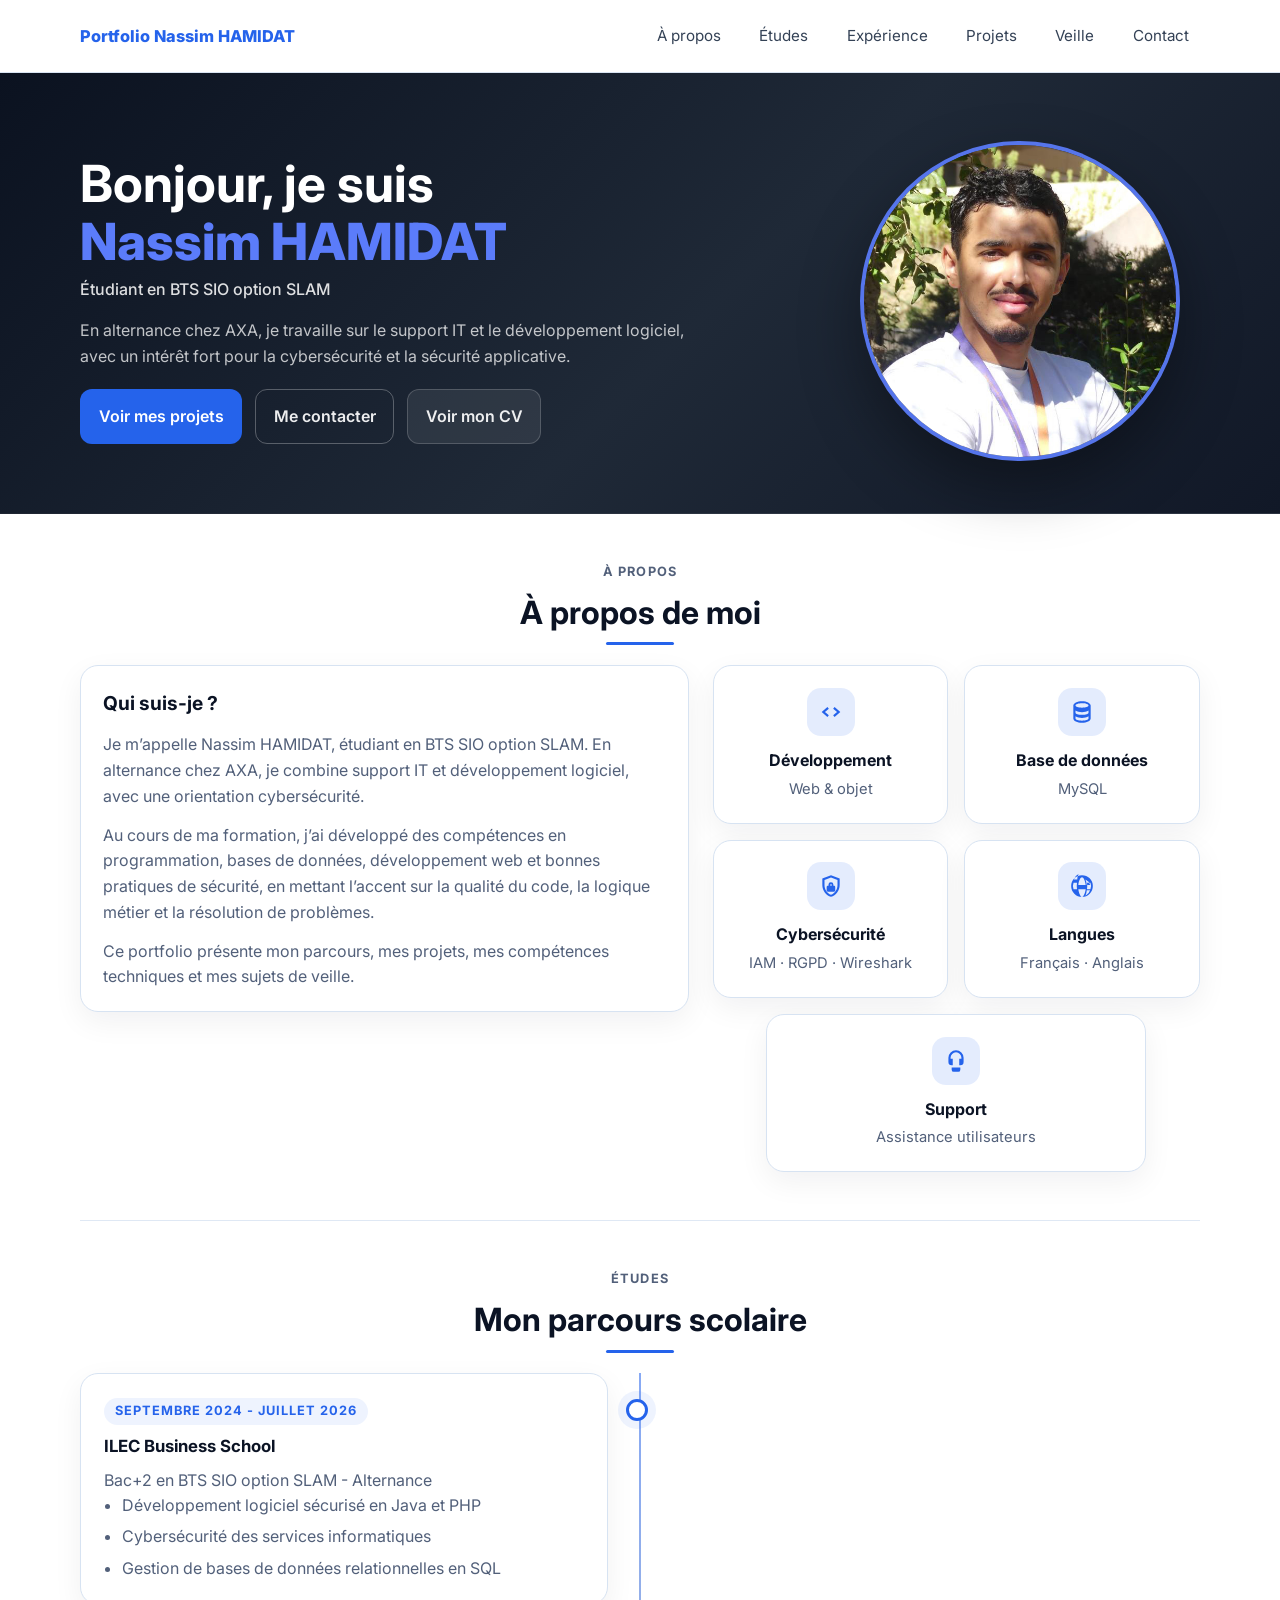
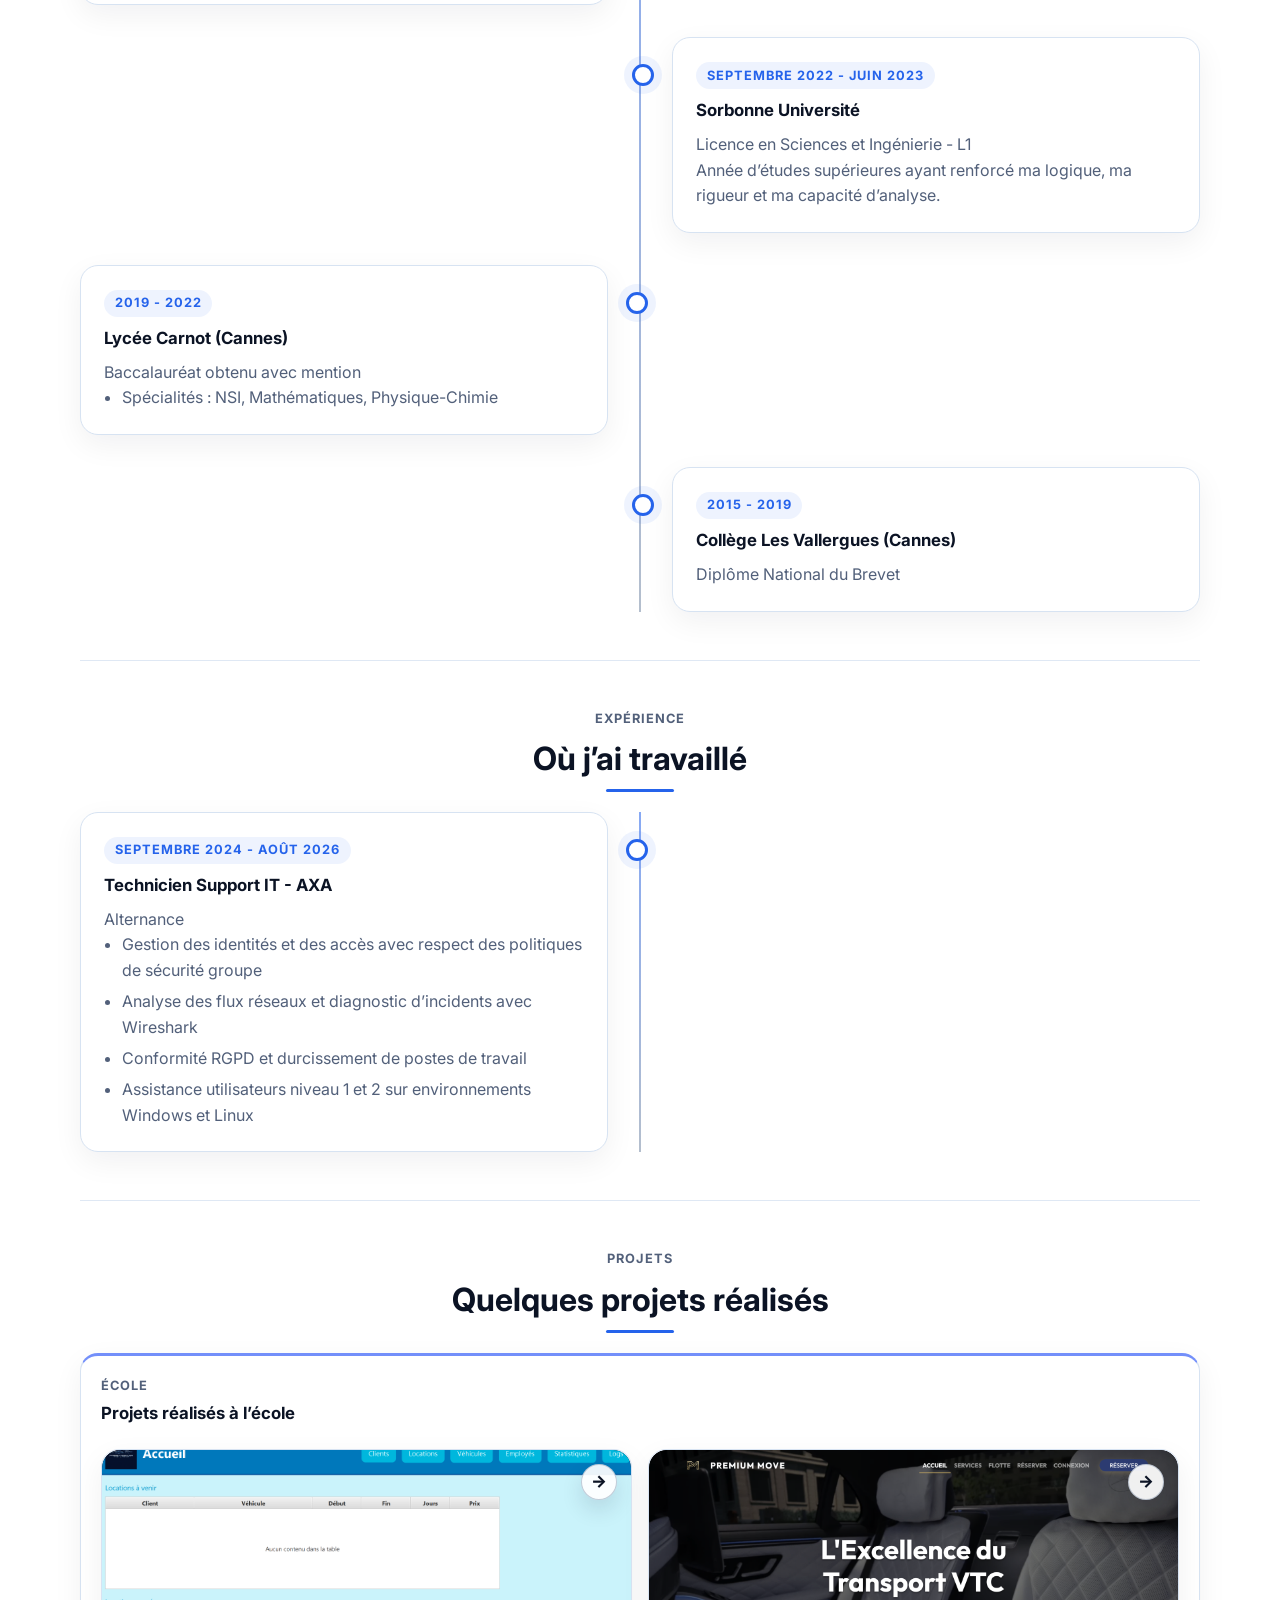
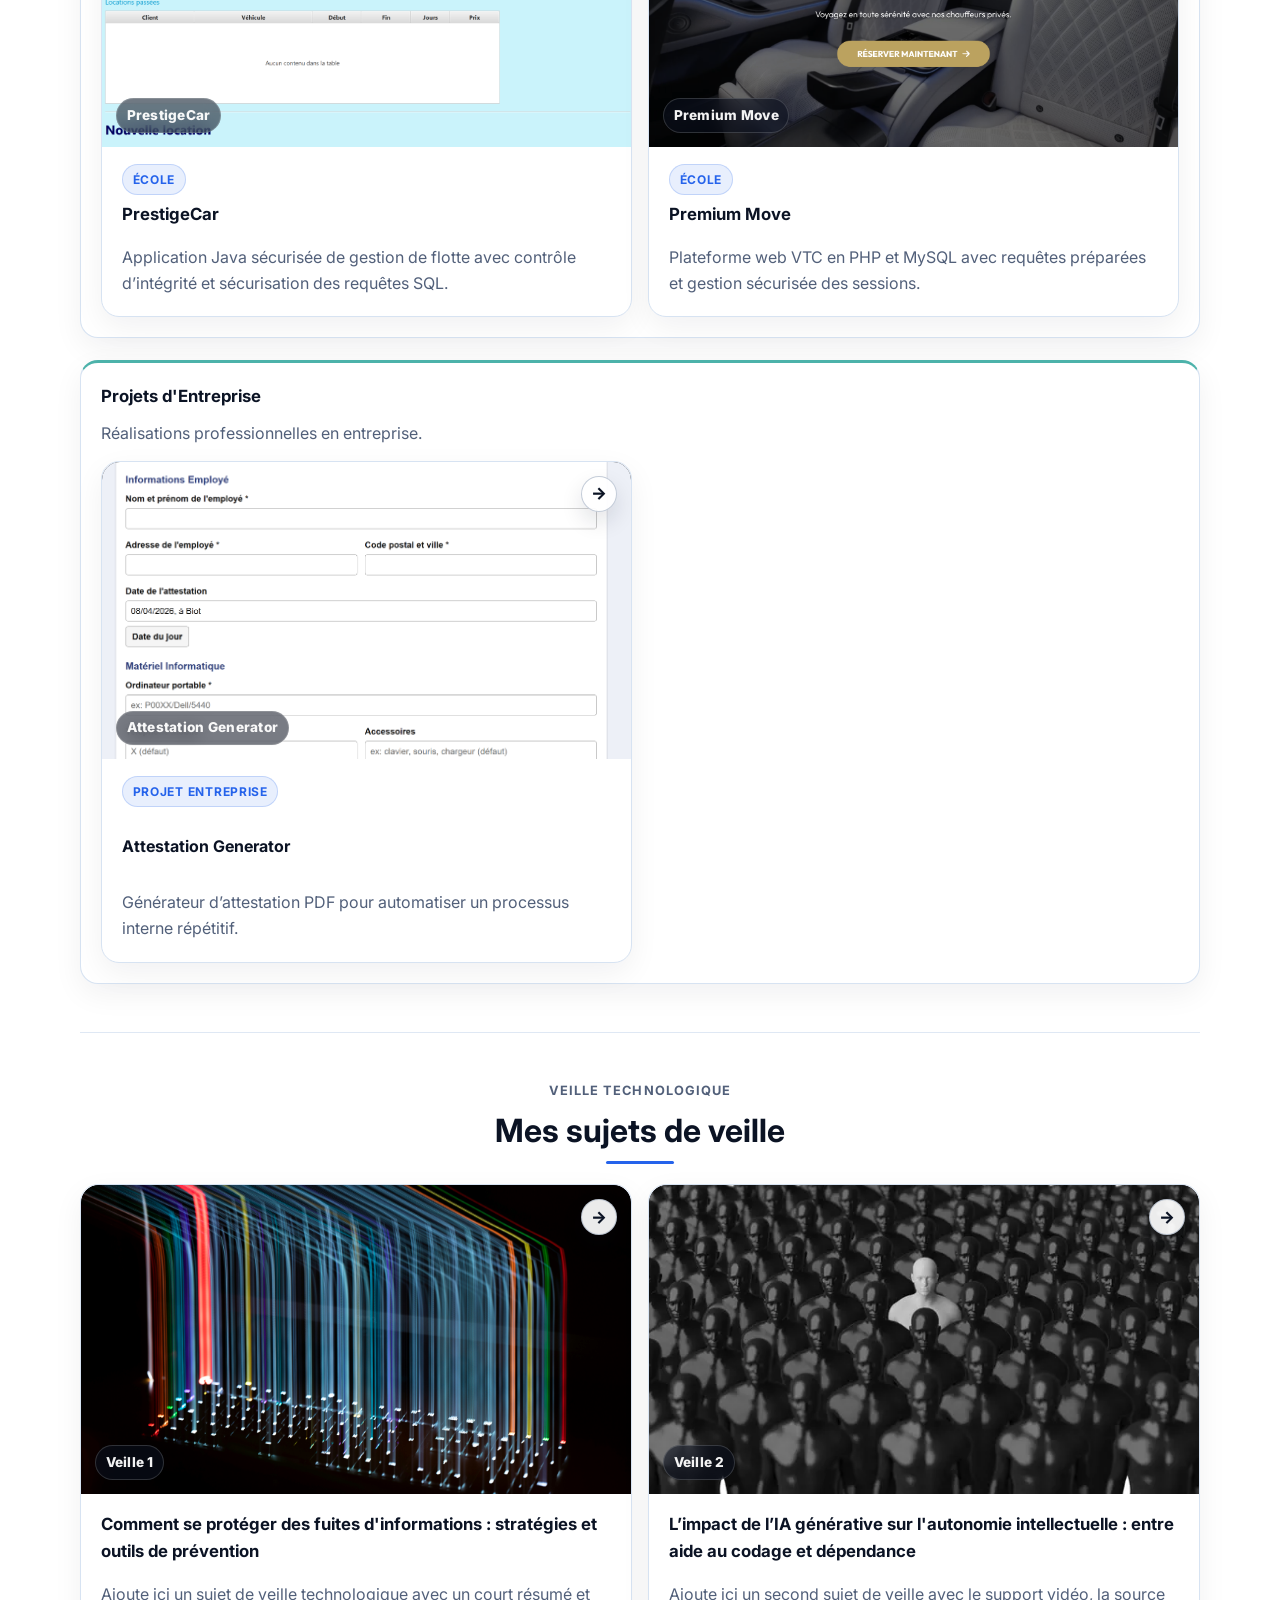
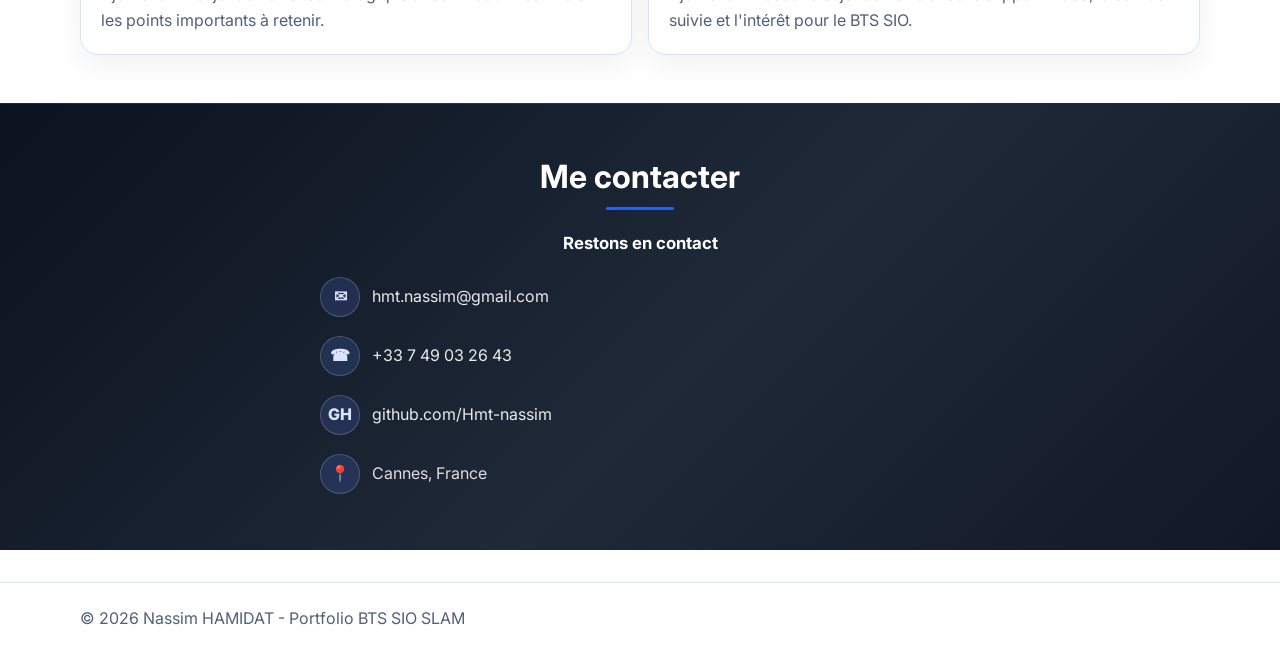
==== index.html @ 4e9cb084 "Mise en ligne du portfolio" ====
<!DOCTYPE html>
<html lang="fr">
<head>
  <meta charset="UTF-8">
  <meta name="viewport" content="width=device-width, initial-scale=1.0">
  <title>Portfolio - Nassim HAMIDAT | BTS SIO SLAM</title>
  <meta name="description" content="Portfolio de Nassim HAMIDAT pour l'épreuve BTS SIO SLAM : parcours, études, expérience, projets, veille et contact.">
  <link rel="icon" href="assets/images/profile/profile.jpeg" type="image/jpeg">
  <link rel="apple-touch-icon" href="assets/images/profile/profile.jpeg">
  <link rel="preconnect" href="https://fonts.googleapis.com">
  <link rel="preconnect" href="https://fonts.gstatic.com" crossorigin>
  <link href="https://fonts.googleapis.com/css2?family=Inter:wght@400;500;600;700;800&display=swap" rel="stylesheet">
  <link rel="stylesheet" href="styles.css">
</head>
<body>
  <header class="header">
    <div class="container nav">
      <a class="brand" href="#accueil">Portfolio Nassim HAMIDAT</a>
      <nav id="main-nav">
        <a href="#a-propos">À propos</a>
        <a href="#etudes">Études</a>
        <a href="#experience">Expérience</a>
        <a href="#projets">Projets</a>
        <a href="#veille">Veille</a>
        <a href="#contact">Contact</a>
      </nav>
    </div>
  </header>

  <main id="accueil">
    <section class="hero-wrap">
      <div class="container hero">
        <div class="hero-content">
          <h1>
            Bonjour, je suis
            <span class="hero-name">Nassim HAMIDAT</span>
          </h1>
          <p class="hero-role">Étudiant en BTS SIO option SLAM</p>
          <p class="hero-text">
            En alternance chez AXA, je travaille sur le support IT et le développement logiciel, avec un intérêt fort pour la cybersécurité et la sécurité applicative.
          </p>
          <div class="hero-actions">
            <a class="btn primary" href="#projets">Voir mes projets</a>
            <a class="btn outline" href="#contact">Me contacter</a>
            <a class="btn secondary" href="cv-nassim-hamidat.pdf" target="_blank" rel="noreferrer">Voir mon CV</a>
          </div>
        </div>
        <aside class="hero-photo">
          <div class="avatar-ring">
            <img class="avatar-img" src="assets/images/profile/profile.jpeg" alt="Photo de profil">
          </div>
        </aside>
      </div>
    </section>

    <section id="a-propos" class="section container">
      <div class="section-heading">
        <p class="section-kicker">À propos</p>
        <h2>À propos de moi</h2>
      </div>
      <div class="about-layout">
        <article class="card about-card">
          <h3>Qui suis-je ?</h3>
          <p>
            Je m’appelle Nassim HAMIDAT, étudiant en BTS SIO option SLAM. En alternance chez AXA,
            je combine support IT et développement logiciel, avec une orientation cybersécurité.
          </p>
          <p class="about-paragraph">
            Au cours de ma formation, j’ai développé des compétences en programmation, bases de données,
            développement web et bonnes pratiques de sécurité, en mettant l’accent sur la qualité du code,
            la logique métier et la résolution de problèmes.
          </p>
          <p class="about-paragraph">
            Ce portfolio présente mon parcours, mes projets, mes compétences techniques et mes sujets de veille.
          </p>
        </article>

        <div class="skill-grid">
          <article class="card skill-card">
            <span class="skill-icon" aria-hidden="true">
              <svg viewBox="0 0 24 24" focusable="false">
                <path d="M8.7 16.6 3.4 12l5.3-4.6 1.3 1.5L6.4 12l3.6 3.1-1.3 1.5Zm6.6 0-1.3-1.5L17.6 12 14 8.9l1.3-1.5 5.3 4.6-5.3 4.6Z" fill="currentColor"/>
              </svg>
            </span>
            <h4>Développement</h4>
            <p>Web &amp; objet</p>
          </article>

          <article class="card skill-card">
            <span class="skill-icon" aria-hidden="true">
              <svg viewBox="0 0 24 24" focusable="false">
                <path d="M12 2c-4.4 0-8 1.8-8 4v12c0 2.2 3.6 4 8 4s8-1.8 8-4V6c0-2.2-3.6-4-8-4Zm0 2c3.5 0 6 .9 6 2s-2.5 2-6 2-6-.9-6-2 2.5-2 6-2Zm0 16c-3.5 0-6-.9-6-2v-2c1.5 1 3.9 1.6 6 1.6s4.5-.6 6-1.6v2c0 1.1-2.5 2-6 2Zm0-5.4c-3.5 0-6-.9-6-2v-2c1.5 1 3.9 1.6 6 1.6s4.5-.6 6-1.6v2c0 1.1-2.5 2-6 2Z" fill="currentColor"/>
              </svg>
            </span>
            <h4>Base de données</h4>
            <p>MySQL</p>
          </article>

          <article class="card skill-card">
            <span class="skill-icon" aria-hidden="true">
              <svg viewBox="0 0 24 24" focusable="false">
                <path d="M12 2 20 5v6c0 5.2-3.4 9.7-8 11-4.6-1.3-8-5.8-8-11V5l8-3Zm0 2.2L6 6.4V11c0 4.1 2.5 7.8 6 9 3.5-1.2 6-4.9 6-9V6.4l-6-2.2Zm0 4.3a2.2 2.2 0 0 1 2.2 2.2v1.1h.6c.6 0 1.1.5 1.1 1.1v3.2c0 .6-.5 1.1-1.1 1.1H9.1c-.6 0-1.1-.5-1.1-1.1v-3.2c0-.6.5-1.1 1.1-1.1h.6v-1.1A2.2 2.2 0 0 1 12 8.5Zm0 1.7c-.3 0-.6.3-.6.6v1h1.2v-1c0-.3-.3-.6-.6-.6Z" fill="currentColor"/>
              </svg>
            </span>
            <h4>Cybersécurité</h4>
            <p>IAM · RGPD · Wireshark</p>
          </article>

          <article class="card skill-card">
            <span class="skill-icon" aria-hidden="true">
              <svg viewBox="0 0 24 24" focusable="false">
                <path d="M12 2a10 10 0 1 0 .001 20.001A10 10 0 0 0 12 2Zm7.5 9h-3.1a15.3 15.3 0 0 0-1.2-5 8.03 8.03 0 0 1 4.3 5Zm-7.5-7c1.3 0 2.7 2.5 3.4 7H8.6c.7-4.5 2.1-7 3.4-7ZM4.2 15a7.9 7.9 0 0 1 0-6h3.2a18 18 0 0 0 0 6H4.2Zm.3-9a8.03 8.03 0 0 1 4.3-5 15.3 15.3 0 0 0-1.2 5H4.5Zm7.5 16c-1.3 0-2.7-2.5-3.4-7h6.8c-.7 4.5-2.1 7-3.4 7Zm3.2-1a15.3 15.3 0 0 0 1.2-5h3.1a8.03 8.03 0 0 1-4.3 5Zm1.4-6a18 18 0 0 0 0-6h3.2a7.9 7.9 0 0 1 0 6h-3.2Z" fill="currentColor"/>
              </svg>
            </span>
            <h4>Langues</h4>
            <p>Français · Anglais</p>
          </article>

          <article class="card skill-card">
            <span class="skill-icon" aria-hidden="true">
              <svg viewBox="0 0 24 24" focusable="false">
                <path d="M12 2a7 7 0 0 0-7 7v4a3 3 0 0 0 3 3h1v-6H7V9a5 5 0 1 1 10 0v1h-2v6h1a3 3 0 0 0 3-3V9a7 7 0 0 0-7-7Zm-4 18a2 2 0 0 0 2 2h4a2 2 0 0 0 2-2v-2H8v2Z" fill="currentColor"/>
              </svg>
            </span>
            <h4>Support</h4>
            <p>Assistance utilisateurs</p>
          </article>
        </div>
      </div>
    </section>

    <section id="etudes" class="section container">
      <div class="section-heading">
        <p class="section-kicker">Études</p>
        <h2>Mon parcours scolaire</h2>
      </div>
      <div class="timeline">
        <article class="card timeline-item">
          <span class="timeline-date">Septembre 2024 - Juillet 2026</span>
          <h3>ILEC Business School</h3>
          <p>Bac+2 en BTS SIO option SLAM - Alternance</p>
          <ul>
            <li>Développement logiciel sécurisé en Java et PHP</li>
            <li>Cybersécurité des services informatiques</li>
            <li>Gestion de bases de données relationnelles en SQL</li>
          </ul>
        </article>
        <article class="card timeline-item">
          <span class="timeline-date">Septembre 2022 - Juin 2023</span>
          <h3>Sorbonne Université</h3>
          <p>Licence en Sciences et Ingénierie - L1</p>
          <p>Année d’études supérieures ayant renforcé ma logique, ma rigueur et ma capacité d’analyse.</p>
        </article>
        <article class="card timeline-item">
          <span class="timeline-date">2019 - 2022</span>
          <h3>Lycée Carnot (Cannes)</h3>
          <p>Baccalauréat obtenu avec mention</p>
          <ul>
            <li>Spécialités : NSI, Mathématiques, Physique-Chimie</li>
          </ul>
        </article>
        <article class="card timeline-item">
          <span class="timeline-date">2015 - 2019</span>
          <h3>Collège Les Vallergues (Cannes)</h3>
          <p>Diplôme National du Brevet</p>
        </article>
      </div>
    </section>

    <section id="experience" class="section container">
      <div class="section-heading">
        <p class="section-kicker">Expérience</p>
        <h2>Où j’ai travaillé</h2>
      </div>
      <div class="timeline">
        <article class="card timeline-item">
          <span class="timeline-date">Septembre 2024 - Août 2026</span>
          <h3>Technicien Support IT - AXA</h3>
          <p>Alternance</p>
          <ul>
            <li>Gestion des identités et des accès avec respect des politiques de sécurité groupe</li>
            <li>Analyse des flux réseaux et diagnostic d’incidents avec Wireshark</li>
            <li>Conformité RGPD et durcissement de postes de travail</li>
            <li>Assistance utilisateurs niveau 1 et 2 sur environnements Windows et Linux</li>
          </ul>
        </article>
      </div>
    </section>

    <section id="projets" class="section container">
      <div class="section-heading">
        <p class="section-kicker">Projets</p>
        <h2>Quelques projets réalisés</h2>
      </div>
      <div class="projects-split">
        <div class="projects-block projects-school">
          <div class="projects-block-heading">
            <p class="section-kicker">École</p>
            <h3>Projets réalisés à l’école</h3>
          </div>
          <div class="grid two">
            <a href="pages/project-prestige-car.html" class="card-link">
              <article class="card project-card veille-card">
                <div class="project-media prestige-media has-image">
                  <img class="project-img" src="assets/images/prestige-car/home.png" alt="PrestigeCar - aperçu">
                  <span class="media-label">PrestigeCar</span>
                </div>
                <div class="project-body">
                  <div class="project-top">
                    <p class="pill">École</p>
                    <h3>PrestigeCar</h3>
                  </div>
                  <p>Application Java sécurisée de gestion de flotte avec contrôle d’intégrité et sécurisation des requêtes SQL.</p>
                </div>
              </article>
            </a>
            <a href="pages/project-premium-move.html" class="card-link">
              <article class="card project-card veille-card">
                <div class="project-media premium-media has-image">
                  <img class="project-img" src="assets/images/premium-move/home.png" alt="Premium Move - aperçu">
                  <span class="media-label">Premium Move</span>
                </div>
                <div class="project-body">
                  <div class="project-top">
                    <p class="pill">École</p>
                    <h3>Premium Move</h3>
                  </div>
                  <p>Plateforme web VTC en PHP et MySQL avec requêtes préparées et gestion sécurisée des sessions.</p>
                </div>
              </article>
            </a>
          </div>
        </div>

        <div class="projects-block projects-work">
          <div class="projects-block-heading">
            <h3>Projets d'Entreprise</h3>
            <p>Réalisations professionnelles en entreprise.</p>
          </div>
          <div class="grid two">
            <a href="pages/project-attestation-generator.html" class="card-link">
              <article class="card project-card veille-card">
                <div class="project-media work-media has-image">
                  <img class="project-img" src="assets/images/attestation-generator/home.png" alt="Attestation Generator - aperçu">
                  <span class="media-label">Attestation Generator</span>
                </div>
                <div class="project-body">
                  <div class="project-top">
                    <span class="pill">Projet entreprise</span>
                    <h4>Attestation Generator</h4>
                  </div>
                  <p>Générateur d’attestation PDF pour automatiser un processus interne répétitif.</p>
                </div>
              </article>
            </a>
          </div>
        </div>
      </div>
    </section>

    <section id="veille" class="section container">
      <div class="section-heading">
        <p class="section-kicker">Veille technologique</p>
        <h2>Mes sujets de veille</h2>
      </div>
      <div class="grid two" style="margin-top: 1.25rem;">
        <a href="pages/veille-1.html" class="card-link" aria-label="Ouvrir la veille 1">
          <article class="card project-card veille-card">
            <div class="project-media watch-media-one has-image">
              <img class="project-img" src="assets/images/veille-1/home.jpg" alt="Veille 1 - aperçu">
              <span class="media-label">Veille 1</span>
            </div>
            <div class="project-body">
              <div class="project-top">
                <h3>Comment se protéger des fuites d'informations : stratégies et outils de prévention</h3>
              </div>
              <p>Ajoute ici un sujet de veille technologique avec un court résumé et les points importants à retenir.</p>
            </div>
          </article>
        </a>
        <a href="pages/veille-2.html" class="card-link" aria-label="Ouvrir la veille 2">
          <article class="card project-card veille-card">
            <div class="project-media watch-media-two has-image">
              <img class="project-img" src="assets/images/veille-2/home.jpg" alt="Veille 2 - aperçu">
              <span class="media-label">Veille 2</span>
            </div>
            <div class="project-body">
              <div class="project-top">
                <h3>L’impact de l’IA générative sur l'autonomie intellectuelle : entre aide au codage et dépendance</h3>
              </div>
              <p>Ajoute ici un second sujet de veille avec le support vidéo, la source suivie et l'intérêt pour le BTS SIO.</p>
            </div>
          </article>
        </a>
      </div>
    </section>

    <section id="contact" class="contact-wrap">
      <div class="container contact-simple">
        <div class="section-heading">
          <h2>Me contacter</h2>
        </div>
        <h3 class="contact-sub">Restons en contact</h3>
        <ul class="contact-list">
          <li class="contact-item">
            <span class="contact-icon">✉</span>
            <a href="mailto:hmt.nassim@gmail.com">hmt.nassim@gmail.com</a>
          </li>
          <li class="contact-item">
            <span class="contact-icon">☎</span>
            <a href="tel:+33749032643">+33 7 49 03 26 43</a>
          </li>
          <li class="contact-item">
            <span class="contact-icon">GH</span>
            <a href="https://github.com/Hmt-nassim" target="_blank" rel="noreferrer">github.com/Hmt-nassim</a>
          </li>
          <li class="contact-item">
            <span class="contact-icon">📍</span>
            <span>Cannes, France</span>
          </li>
        </ul>
        
      </div>
    </section>
  </main>

  <footer class="footer">
    <div class="container">
      <p>© 2026 Nassim HAMIDAT - Portfolio BTS SIO SLAM</p>
    </div>
  </footer>
</body>
</html>
---- styles.css ----
:root {
  --bg: #f2f4f8;
  --panel: #ffffff;
  --text: #0b1324;
  --muted: #52607a;
  --primary: #2563eb;
  --primary-dark: #1e40af;
  --secondary: #eef4ff;
  --border: #d7e3f2;
  --line: #9bc2ff;
  --accent: #dbeafe;
  --shadow: 0 22px 50px rgba(37, 99, 235, 0.09);
  --shadow-soft: 0 10px 30px rgba(15, 23, 42, 0.06);

  --hero-bg: linear-gradient(135deg, #0b1220 0%, #1f2937 55%, #111827 100%);
  --hero-accent: #5b7cfa;
  
  /* École - Bleu moderne */
  --school-bg: linear-gradient(135deg, #667eea 0%, #764ba2 100%);
  --school-text: #ffffff;
  
  /* Travail - Vert professionnel */
  --work-bg: linear-gradient(135deg, #11998e 0%, #38ef7d 100%);
  --work-text: #ffffff;
  
  /* Veille - Orange créatif */
  --watch-bg: linear-gradient(135deg, #fc466b 0%, #3f5efb 100%);
  --watch-text: #ffffff;
}

* {
  box-sizing: border-box;
}

html,
body {
  margin: 0;
  padding: 0;
  font-family: Inter, sans-serif;
  background: #ffffff;
  color: var(--text);
  scroll-behavior: smooth;
}

body {
  line-height: 1.6;
  background: #ffffff;
}

main {
  background: #ffffff;
}

a {
  color: inherit;
  text-decoration: none;
}

.container {
  width: min(1120px, 92%);
  margin: 0 auto;
}

.header {
  position: sticky;
  top: 0;
  z-index: 20;
  background: rgba(255, 255, 255, 0.92);
  border-bottom: 1px solid rgba(215, 227, 242, 0.95);
  backdrop-filter: blur(10px);
}

.nav {
  min-height: 72px;
  display: flex;
  align-items: center;
  justify-content: space-between;
  gap: 1rem;
}

.brand {
  font-size: 1.02rem;
  font-weight: 800;
  color: var(--primary);
}

nav {
  display: flex;
  gap: 1rem;
  flex-wrap: wrap;
}

nav a {
  color: #344256;
  font-size: 0.95rem;
  position: relative;
  padding: 0.45rem 0.7rem;
  border-radius: 999px;
}

nav a:hover { color: var(--primary); }

nav a::after { content: none; }

.menu-btn {
  display: none;
  border: 1px solid var(--border);
  background: var(--panel);
  color: var(--text);
  border-radius: 10px;
  padding: 0.35rem 0.65rem;
}

.hero-wrap {
  background: var(--hero-bg);
  border-bottom: 1px solid rgba(255, 255, 255, 0.08);
}

.hero-wrap.cover {
  position: relative;
  overflow: hidden;
  background: var(--hero-bg);
}

.hero-wrap.cover::after {
  content: "";
  position: absolute;
  inset: 0;
  background-image: var(--hero-cover);
  background-size: cover;
  background-position: center;
  background-repeat: no-repeat;
  filter: blur(2px) brightness(0.55) saturate(1.1);
  transform: scale(1.05);
  z-index: 0;
  pointer-events: none;
}

.hero-wrap.cover::before {
  content: "";
  position: absolute;
  inset: 0;
  background: var(--hero-bg);
  opacity: 0.72;
  z-index: 1;
  pointer-events: none;
}

.hero-wrap.cover > .container,
.hero-wrap.cover > .hero {
  position: relative;
  z-index: 2;
}

.hero {
  padding: 4.25rem 0 3.25rem;
  display: grid;
  grid-template-columns: minmax(0, 1.2fr) minmax(260px, 360px);
  gap: 2rem;
  align-items: stretch;
}

.hero-content {
  padding: 0;
}

.badge,
.section-kicker,
.timeline-date {
  display: inline-block;
  font-size: 0.8rem;
  font-weight: 700;
  letter-spacing: 0.08em;
  text-transform: uppercase;
  color: var(--muted);
}

.badge {
  padding: 0.4rem 0.7rem;
  border: 1px solid rgba(255, 255, 255, 0.22);
  border-radius: 999px;
  color: rgba(255, 255, 255, 0.9);
  background: rgba(255, 255, 255, 0.08);
}

h1 {
  margin: 1rem 0 0.5rem;
  font-size: clamp(2.2rem, 4vw, 3.6rem);
  line-height: 1.05;
}

.hero-wrap h1 {
  color: #ffffff;
}

h2 {
  margin: 0.4rem 0 0;
  font-size: clamp(1.5rem, 3vw, 2rem);
  line-height: 1.2;
}

h3 {
  margin: 0 0 0.5rem;
  font-size: 1.05rem;
}

p {
  margin: 0;
  color: var(--muted);
}

.hero-role {
  font-size: 1rem;
  color: rgba(255, 255, 255, 0.86);
  font-weight: 500;
}

.hero-text {
  margin-top: 1rem;
  max-width: 620px;
  color: rgba(255, 255, 255, 0.74);
}

.hero-name {
  display: block;
  margin-top: 0.25rem;
  color: var(--hero-accent);
  font-weight: 800;
}

.hero-actions,
.contact-actions {
  display: flex;
  gap: 0.8rem;
  flex-wrap: wrap;
  margin-top: 1.25rem;
}

.btn {
  display: inline-flex;
  align-items: center;
  justify-content: center;
  padding: 0.85rem 1.1rem;
  border-radius: 12px;
  border: 1px solid transparent;
  font-weight: 600;
  transition: transform 0.2s ease, background 0.2s ease, color 0.2s ease, border-color 0.2s ease, box-shadow 0.2s ease;
}

.btn.primary {
  background: var(--primary);
  color: #ffffff;
}

.btn.primary:hover {
  background: var(--primary-dark);
  transform: translateY(-1px);
  box-shadow: 0 12px 24px rgba(37, 99, 235, 0.2);
}

.btn.secondary {
  background: var(--secondary);
  color: var(--text);
  border-color: var(--border);
}

.btn.secondary:hover {
  background: #dbeafe;
  transform: translateY(-1px);
}

.btn.github {
  background: #0b1324;
  color: #ffffff;
  border-color: rgba(255, 255, 255, 0.08);
  gap: 0.55rem;
}

.btn.github:hover {
  background: #0f172a;
  transform: translateY(-1px);
  box-shadow: 0 14px 30px rgba(15, 23, 42, 0.22);
}

.btn.github svg {
  width: 18px;
  height: 18px;
  display: block;
  fill: currentColor;
}

.btn svg {
  width: 18px;
  height: 18px;
  display: block;
}

.btn.with-icon {
  gap: 0.55rem;
}

.hero-wrap .btn.secondary {
  background: rgba(255, 255, 255, 0.08);
  color: rgba(255, 255, 255, 0.92);
  border-color: rgba(255, 255, 255, 0.18);
}

.hero-wrap .btn.secondary:hover {
  background: rgba(255, 255, 255, 0.12);
}

.btn.outline {
  background: transparent;
  color: rgba(255, 255, 255, 0.92);
  border-color: rgba(255, 255, 255, 0.28);
}

.btn.outline:hover {
  background: rgba(255, 255, 255, 0.1);
  transform: translateY(-1px);
}

.hero-photo {
  display: grid;
  align-items: center;
  justify-items: center;
}

.avatar-ring {
  width: min(320px, 72vw);
  aspect-ratio: 1;
  border-radius: 999px;
  padding: 8px;
  background: rgba(91, 124, 250, 0.12);
  border: 4px solid rgba(91, 124, 250, 0.92);
  box-shadow: 0 26px 60px rgba(0, 0, 0, 0.35);
  display: grid;
  place-items: center;
  overflow: hidden;
}

.avatar-img {
  width: 100%;
  height: 100%;
  border-radius: 999px;
  object-fit: contain;
  object-position: center 24%;
  transform: scale(1.35);
  display: block;
}

.section {
  padding: 3rem 0;
}

.section + .section {
  border-top: 1px solid rgba(215, 227, 242, 0.8);
}

.section-heading {
  margin-bottom: 1.25rem;
  display: grid;
  gap: 0.3rem;
  justify-items: center;
  text-align: center;
}

.section-heading::after {
  content: "";
  width: 68px;
  height: 3px;
  margin-top: 0.35rem;
  border-radius: 999px;
  background: var(--primary);
}

.about-layout {
  display: grid;
  grid-template-columns: minmax(0, 1.25fr) minmax(0, 1fr);
  gap: 1.5rem;
  align-items: start;
}

.about-card h3 {
  margin: 0;
  font-size: 1.2rem;
}

.about-card p {
  margin-top: 0.85rem;
}

.about-paragraph {
  margin-top: 0.95rem;
}

.skill-grid {
  display: grid;
  grid-template-columns: repeat(2, minmax(0, 1fr));
  gap: 1rem;
  align-content: start;
}

.skill-card {
  text-align: center;
  padding: 1.2rem 1.1rem;
  display: flex;
  flex-direction: column;
  justify-content: center;
  min-height: 138px;
  background: linear-gradient(180deg, rgba(248, 251, 255, 0.95) 0%, rgba(219, 234, 254, 0.6) 100%);
}

.skill-icon {
  width: 48px;
  height: 48px;
  margin: 0 auto 0.75rem;
  border-radius: 14px;
  display: grid;
  place-items: center;
  background: rgba(37, 99, 235, 0.12);
  color: var(--primary);
}

.skill-icon svg {
  width: 26px;
  height: 26px;
  display: block;
}

.skill-card h4 {
  margin: 0;
  font-size: 1rem;
}

.skill-card p {
  margin-top: 0.25rem;
  font-size: 0.92rem;
}

.skill-card:last-child {
  grid-column: 1 / -1;
  width: min(380px, 100%);
  justify-self: center;
}

.grid,
.timeline,
.contact-layout {
  display: grid;
  gap: 1rem;
}

.grid.two {
  grid-template-columns: repeat(2, minmax(0, 1fr));
}

.grid.auto {
  grid-template-columns: repeat(auto-fit, minmax(260px, 1fr));
}

.grid.three {
  grid-template-columns: repeat(3, minmax(0, 1fr));
}

.card {
  background: var(--panel);
  border: 1px solid var(--border);
  border-radius: 18px;
  padding: 1.35rem;
  box-shadow: var(--shadow-soft);
  transition: transform 0.2s ease, border-color 0.2s ease, box-shadow 0.2s ease, background 0.2s ease;
}

.card:hover {
  transform: translateY(-3px);
  border-color: rgba(37, 99, 235, 0.35);
  box-shadow: 0 18px 45px rgba(15, 23, 42, 0.08);
}

.project-card {
  display: flex;
  flex-direction: column;
  justify-content: flex-start;
  gap: 0;
  padding: 0;
  overflow: hidden;
  min-height: 100%;
  position: relative;
}

.project-media {
  width: 100%;
  aspect-ratio: 16 / 9;
  display: grid;
  place-items: center;
  font-size: 1.15rem;
  font-weight: 800;
  letter-spacing: 0.02em;
  color: #ffffff;
  background:
    radial-gradient(circle at top right, rgba(37, 99, 235, 0.18), transparent 55%),
    linear-gradient(180deg, #f8fbff 0%, #dbeafe 100%);
  border-top-left-radius: 18px;
  border-top-right-radius: 18px;
  position: relative;
  overflow: hidden;
}
 
.card-link {
  display: block;
}

.veille-card::after {
  content: "→";
  position: absolute;
  top: 14px;
  right: 14px;
  width: 34px;
  height: 34px;
  border-radius: 999px;
  display: grid;
  place-items: center;
  font-size: 1.05rem;
  font-weight: 800;
  color: #0b1324;
  background: rgba(255, 255, 255, 0.92);
  border: 1px solid rgba(148, 163, 184, 0.55);
  box-shadow: 0 10px 22px rgba(15, 23, 42, 0.12);
  z-index: 3;
  pointer-events: none;
  transition: transform 0.18s ease, background 0.18s ease;
}

.veille-card:hover::after {
  transform: translateX(2px);
}

.project-media.has-image {
  background: #0b1220;
}

.project-img {
  position: absolute;
  inset: 0;
  width: 100%;
  height: 100%;
  object-fit: cover;
  transform: scale(1.02);
  filter: saturate(1.05) contrast(1.02);
}

.media-label {
  position: absolute;
  left: 14px;
  bottom: 14px;
  padding: 0.35rem 0.6rem;
  border-radius: 999px;
  font-size: 0.85rem;
  font-weight: 800;
  letter-spacing: 0.02em;
  color: rgba(255, 255, 255, 0.95);
  background: rgba(11, 18, 32, 0.55);
  border: 1px solid rgba(255, 255, 255, 0.16);
  backdrop-filter: blur(8px);
}

.detail-hero {
  width: 100%;
  aspect-ratio: 16 / 9;
  border-radius: 14px;
  overflow: hidden;
  margin-bottom: 1.25rem;
  background: #0b1220;
  border: 1px solid var(--border);
}

.detail-hero img {
  width: 100%;
  height: 100%;
  object-fit: cover;
  display: block;
}

.gallery {
  display: grid;
  gap: 0.85rem;
  grid-template-columns: repeat(auto-fit, minmax(220px, 1fr));
}

.gallery-item {
  background: transparent;
  border: none;
  border-radius: 0;
  box-shadow: none;
}

.detail-grid {
  display: grid;
  gap: 1.2rem;
  grid-template-columns: minmax(0, 1fr) minmax(0, 1fr);
}

.chip-list {
  display: flex;
  gap: 0.5rem;
  flex-wrap: wrap;
}

.chip {
  display: inline-flex;
  align-items: center;
  padding: 0.35rem 0.6rem;
  border-radius: 999px;
  font-size: 0.85rem;
  color: #0b1324;
  background: #f1f5f9;
  border: 1px solid var(--border);
}

.prestige-media {
  background:
    linear-gradient(135deg, rgba(15, 23, 42, 0.18), rgba(37, 99, 235, 0.12)),
    linear-gradient(135deg, #0f172a 0%, #2563eb 100%);
}

.premium-media {
  background:
    linear-gradient(135deg, rgba(30, 64, 175, 0.14), rgba(56, 189, 248, 0.18)),
    linear-gradient(135deg, #2563eb 0%, #38bdf8 100%);
}

.work-media {
  background:
    linear-gradient(135deg, rgba(37, 99, 235, 0.14), rgba(148, 163, 184, 0.18)),
    linear-gradient(135deg, #64748b 0%, #1d4ed8 100%);
}

.watch-media-one {
  background:
    linear-gradient(135deg, rgba(15, 23, 42, 0.16), rgba(59, 130, 246, 0.2)),
    linear-gradient(135deg, #1e293b 0%, #2563eb 100%);
}

.watch-media-two {
  background:
    linear-gradient(135deg, rgba(37, 99, 235, 0.18), rgba(14, 165, 233, 0.2)),
    linear-gradient(135deg, #0f766e 0%, #2563eb 100%);
}

.project-body {
  padding: 1.05rem 1.25rem 1.25rem;
  display: grid;
  gap: 0.6rem;
  flex: 1;
}

.project-top {
  display: grid;
  gap: 0.35rem;
}

.pill {
  display: inline-flex;
  align-items: center;
  justify-content: center;
  width: fit-content;
  padding: 0.3rem 0.6rem;
  border-radius: 999px;
  font-size: 0.75rem;
  font-weight: 700;
  letter-spacing: 0.06em;
  text-transform: uppercase;
  color: var(--primary);
  background: rgba(37, 99, 235, 0.1);
  border: 1px solid rgba(37, 99, 235, 0.2);
}

.projects-split {
  display: grid;
  gap: 1.35rem;
  grid-template-columns: 1fr;
}

.projects-block {
  padding: 1.25rem;
  border-radius: 18px;
  border: 1px solid var(--border);
  background: #ffffff;
  box-shadow: var(--shadow-soft);
}

.projects-school {
  border-top: 3px solid rgba(91, 124, 250, 0.85);
}

.projects-work {
  border-top: 3px solid rgba(17, 153, 142, 0.75);
}

.projects-block-heading {
  display: grid;
  gap: 0.2rem;
  margin-bottom: 0.9rem;
}

.center-action {
  display: flex;
  justify-content: center;
  margin-top: 2.25rem;
  gap: 0.75rem;
  flex-wrap: wrap;
}

.center-action .btn {
  min-width: min(280px, 100%);
}

.btn.disabled {
  opacity: 0.55;
  pointer-events: none;
}

ul {
  margin: 0;
  padding-left: 1.1rem;
  color: var(--muted);
}

li + li {
  margin-top: 0.35rem;
}

.form {
  display: grid;
  gap: 0.65rem;
}

.timeline {
  position: relative;
  gap: 2rem;
}

.timeline::before {
  content: "";
  position: absolute;
  top: 0;
  bottom: 0;
  left: 50%;
  transform: translateX(-50%);
  width: 2px;
  background: linear-gradient(180deg, rgba(37, 99, 235, 0.55) 0%, rgba(148, 163, 184, 0.7) 100%);
}

.timeline-item {
  position: relative;
  width: calc(50% - 2rem);
  padding: 1.45rem;
}

.timeline-item::before {
  content: "";
  position: absolute;
  top: 1.6rem;
  width: 16px;
  height: 16px;
  border-radius: 999px;
  background: #ffffff;
  border: 3px solid var(--primary);
  box-shadow: 0 0 0 8px rgba(37, 99, 235, 0.08);
}

.timeline-item:nth-child(odd) {
  margin-right: auto;
}

.timeline-item:nth-child(odd)::before {
  right: -2.55rem;
}

.timeline-item:nth-child(even) {
  margin-left: auto;
}

.timeline-item:nth-child(even)::before {
  left: -2.55rem;
}

.timeline-date {
  color: var(--primary);
  margin-bottom: 0.5rem;
  padding: 0.2rem 0.65rem;
  border-radius: 999px;
  background: rgba(37, 99, 235, 0.08);
}

.contact-layout.single {
  grid-template-columns: 1fr;
}

.contact-wrap {
  background: var(--hero-bg);
  padding: 3rem 0 3.5rem;
  border-top: 1px solid rgba(255, 255, 255, 0.06);
}

.contact-simple .section-heading h2 {
  color: #ffffff;
}

.contact-sub {
  color: #ffffff;
  text-align: center;
  font-weight: 700;
  margin: 0.75rem 0 1.25rem;
}

.contact-list {
  list-style: none;
  padding: 0;
  margin: 0 auto;
  width: min(640px, 92%);
  display: grid;
  gap: 0.85rem;
}

.contact-item {
  display: flex;
  align-items: center;
  gap: 0.75rem;
  color: rgba(255, 255, 255, 0.85);
}

.contact-item a {
  color: rgba(255, 255, 255, 0.9);
}

.contact-item a:hover {
  color: #a7b8ff;
}

.contact-icon {
  width: 40px;
  height: 40px;
  border-radius: 999px;
  display: inline-grid;
  place-items: center;
  font-weight: 800;
  color: #dbe4ff;
  background: rgba(91, 124, 250, 0.18);
  border: 1px solid rgba(255, 255, 255, 0.18);
}

label {
  font-weight: 600;
}

input,
textarea {
  width: 100%;
  padding: 0.8rem 0.9rem;
  border-radius: 12px;
  border: 1px solid var(--border);
  background: #ffffff;
  color: var(--text);
  font: inherit;
}

input:focus,
textarea:focus {
  outline: none;
  border-color: var(--primary);
}

.footer {
  border-top: 1px solid var(--border);
  padding: 1.4rem 0 2.2rem;
  margin-top: 2rem;
  background: #ffffff;
}

.page {
  padding: 3rem 0;
  width: min(1100px, 92%);
  margin: 0 auto;
}

@media (max-width: 900px) {
  .hero,
  .grid.two,
  .grid.three,
  .contact-layout,
  .projects-split {
    grid-template-columns: 1fr;
  }

  .about-layout {
    grid-template-columns: 1fr;
  }

  .skill-card:last-child {
    width: 100%;
    justify-self: stretch;
  }

  .menu-btn {
    display: none;
  }

  nav {
    position: static;
    display: flex;
    flex-direction: row;
    padding: 0;
    border: none;
    border-radius: 0;
    background: transparent;
    box-shadow: none;
  }
}

@media (max-width: 640px) {
  .hero {
    padding-top: 3.25rem;
  }

  .timeline::before {
    left: 10px;
    transform: none;
  }

  .timeline-item {
    width: 100%;
    padding-left: 1.7rem;
    padding-top: 1.25rem;
    padding-right: 1.25rem;
  }

  .timeline-item::before {
    left: 3px;
    right: auto;
    box-shadow: none;
  }

  .timeline-item:nth-child(odd),
  .timeline-item:nth-child(even) {
    margin-left: 0;
    margin-right: 0;
  }

  .btn {
    width: 100%;
  }
}
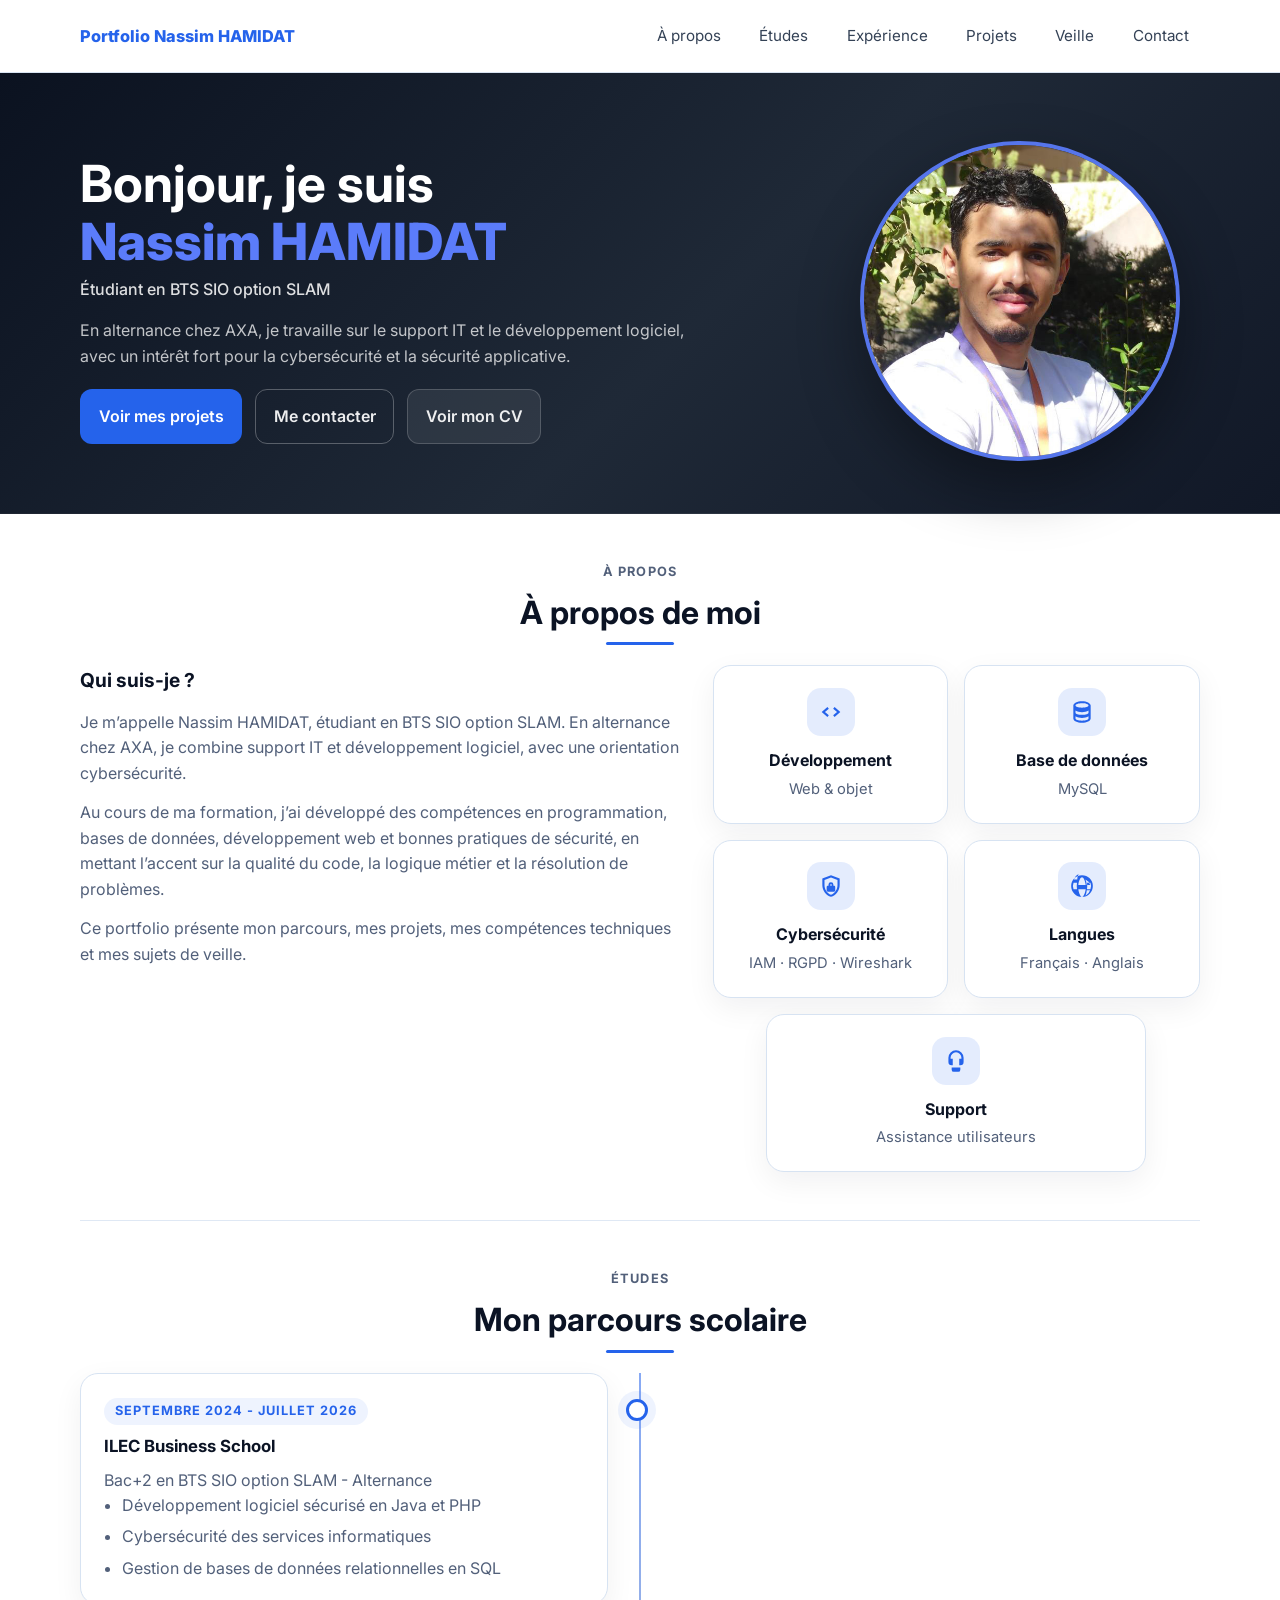
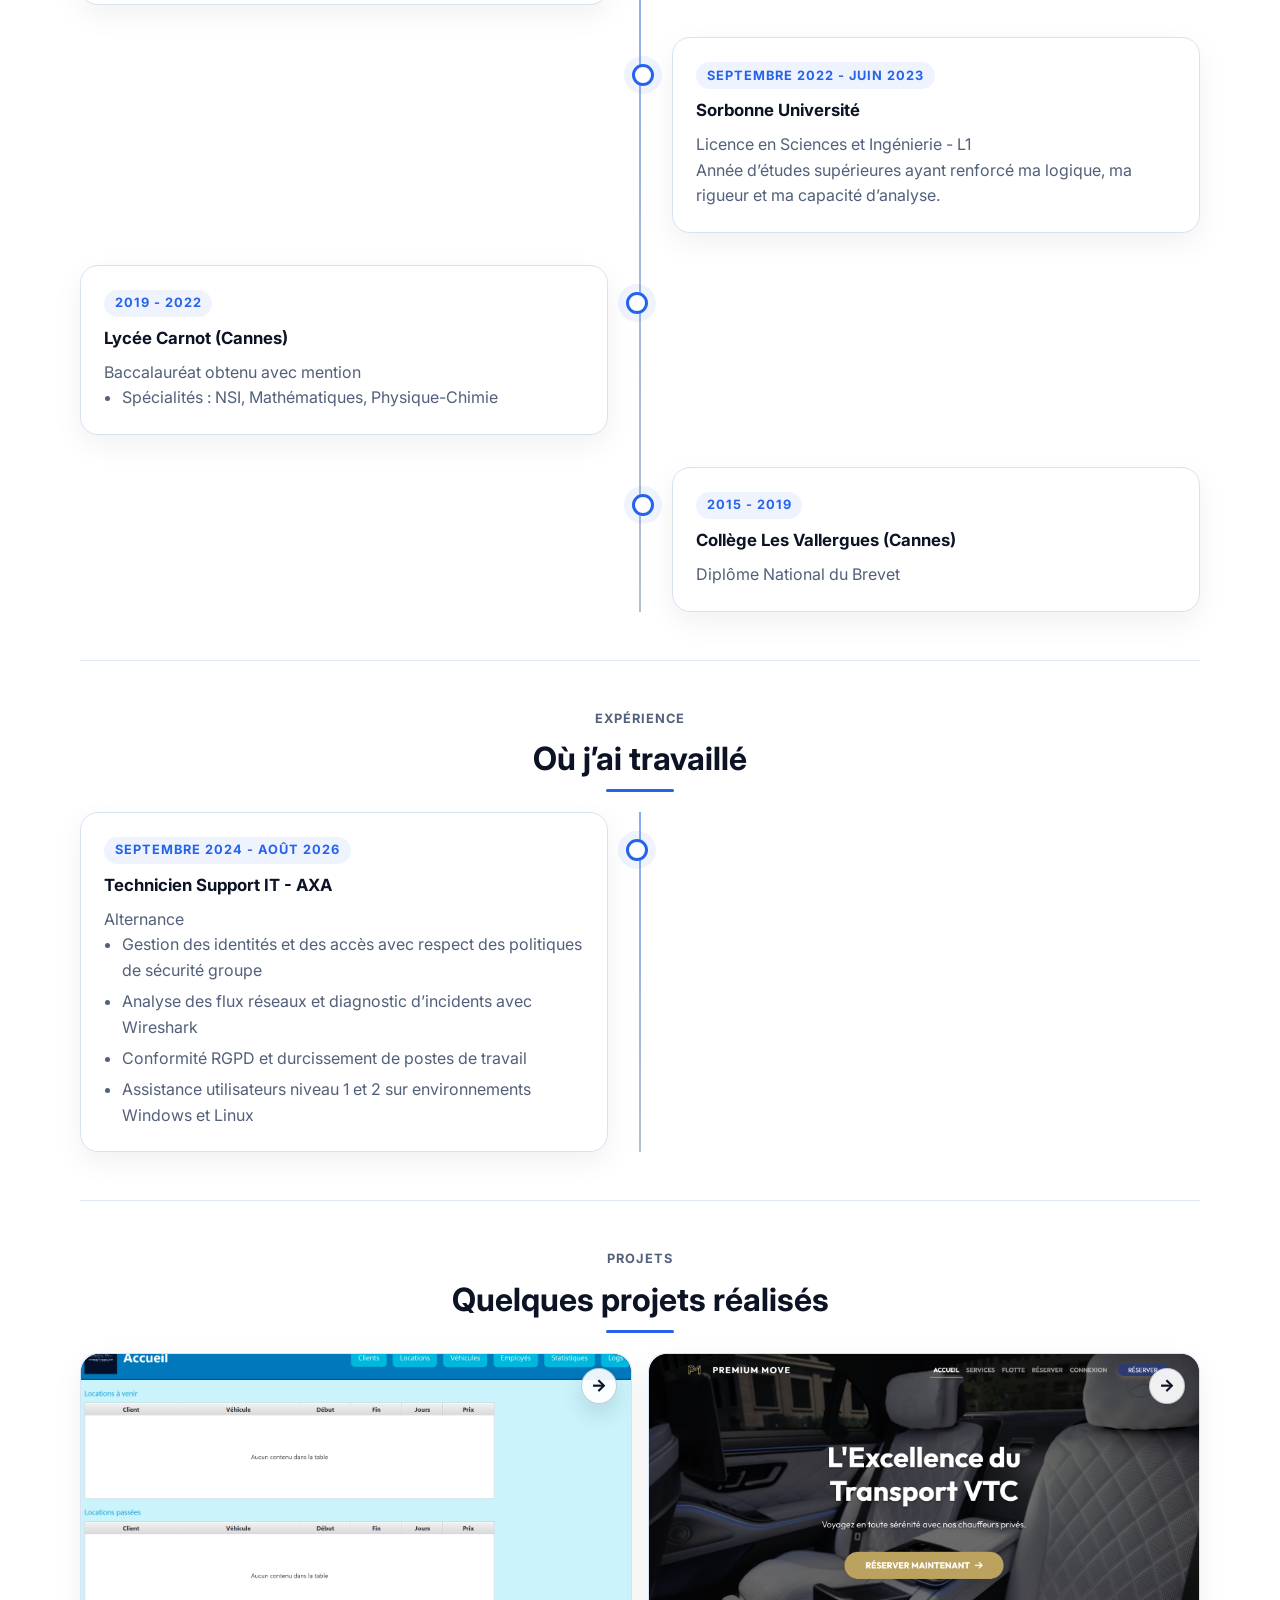
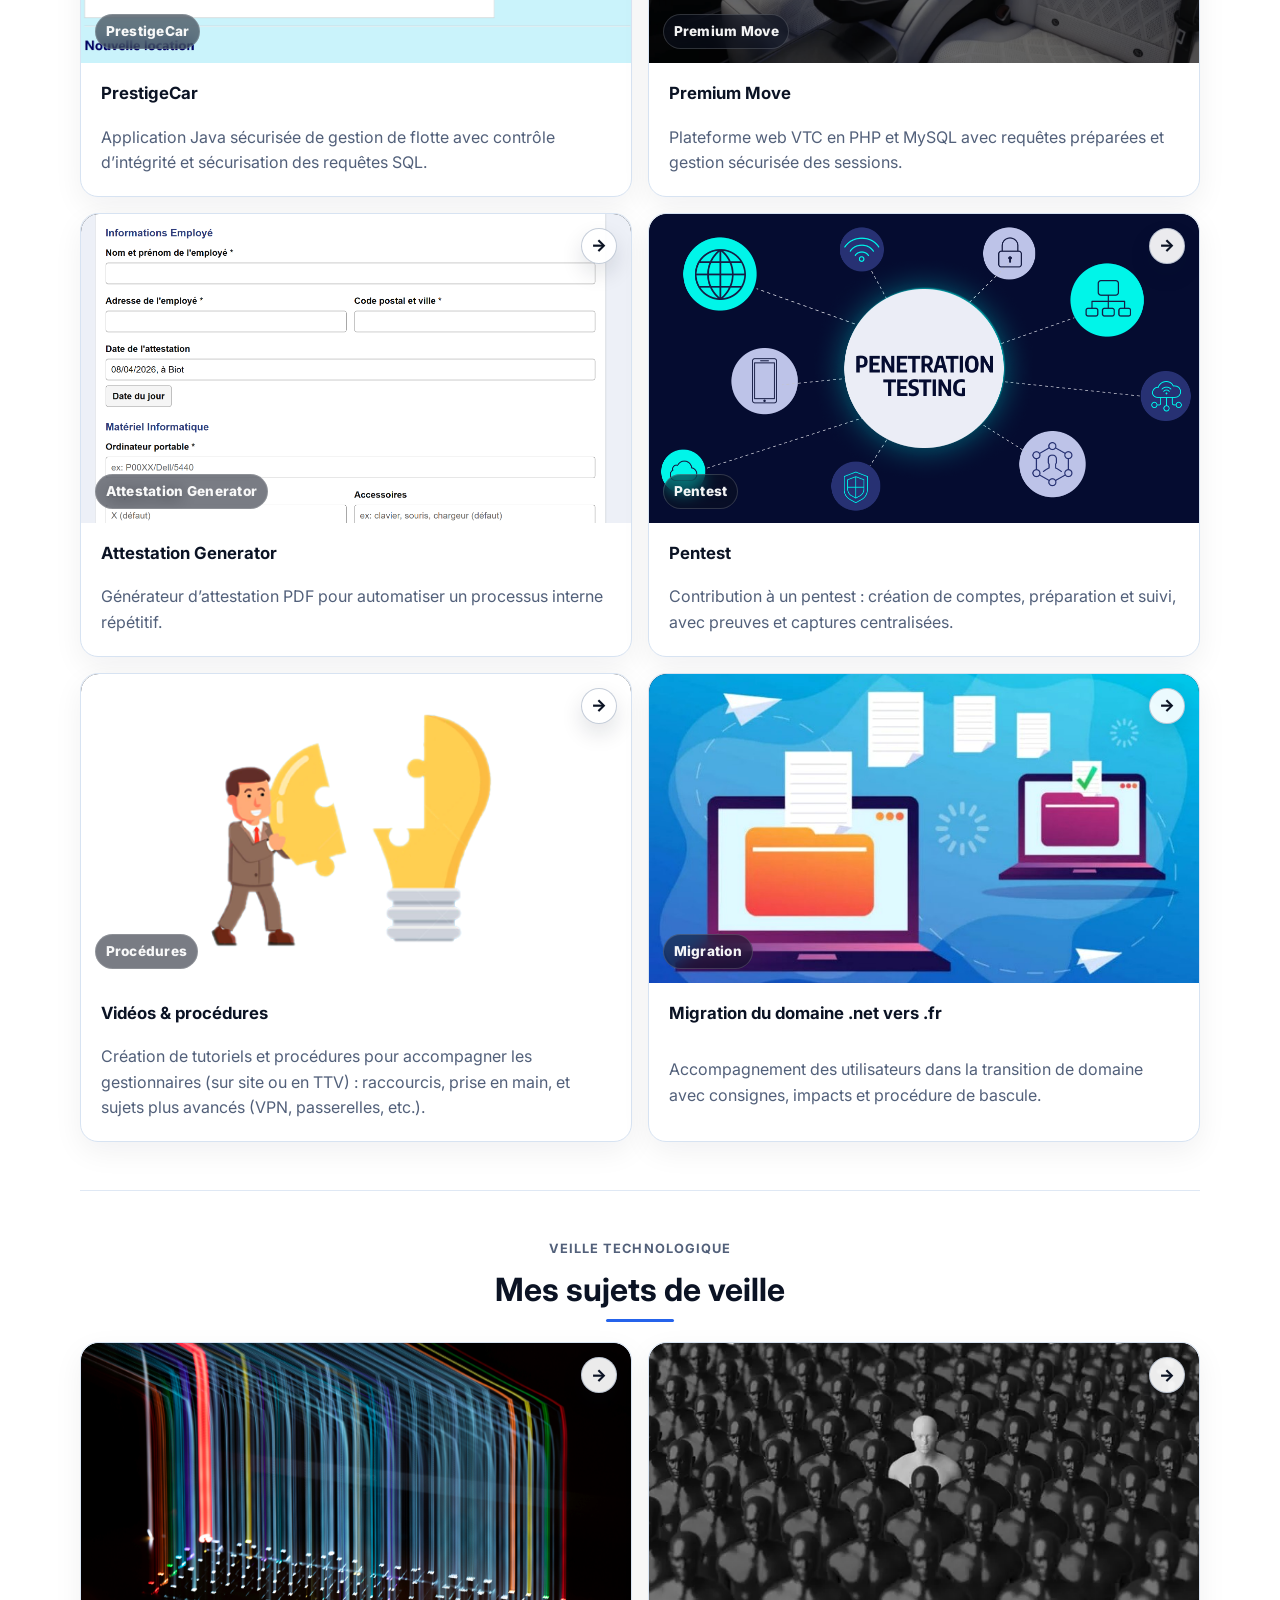
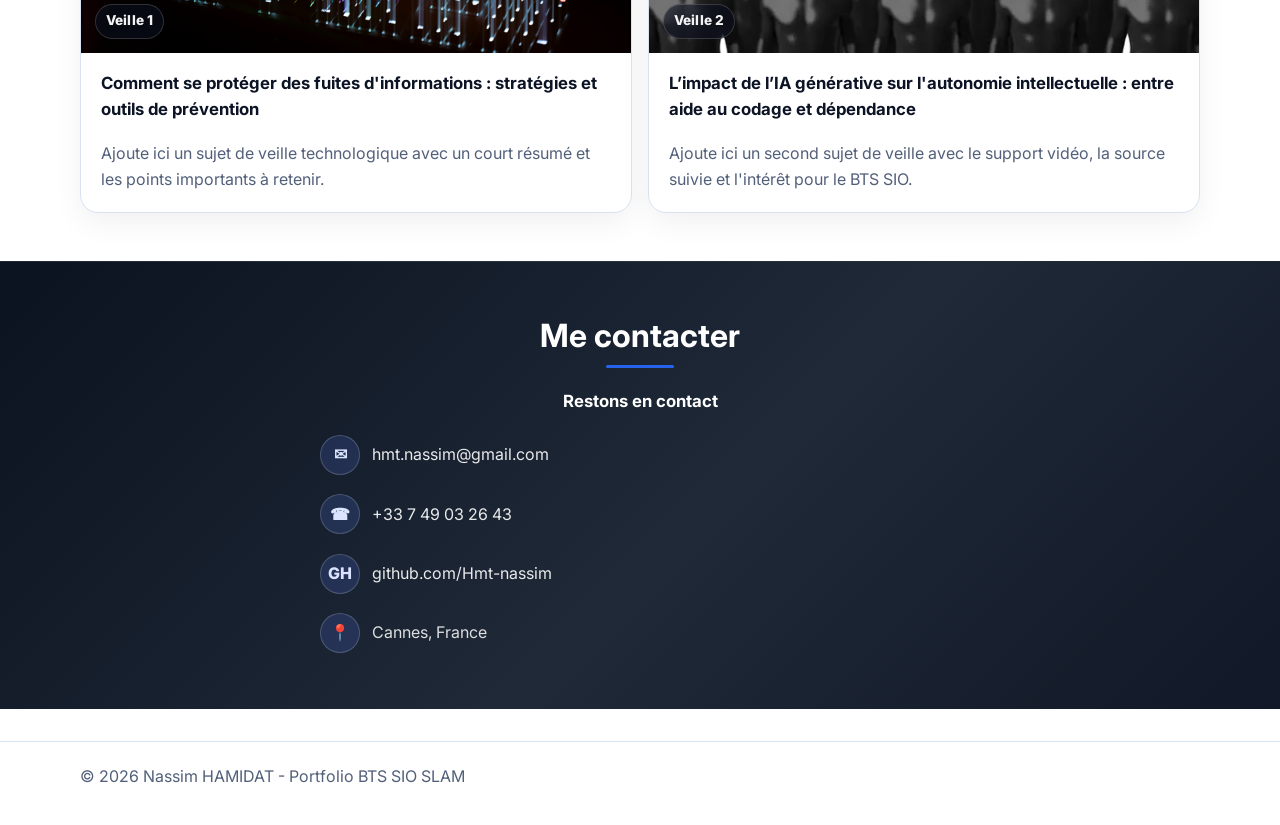
==== commit ea745462: "Mise à jour du portfolio" ====
--- a/index.html
+++ b/index.html
@@ -42,7 +42,7 @@
           <div class="hero-actions">
             <a class="btn primary" href="#projets">Voir mes projets</a>
             <a class="btn outline" href="#contact">Me contacter</a>
-            <a class="btn secondary" href="cv-nassim-hamidat.pdf" target="_blank" rel="noreferrer">Voir mon CV</a>
+            <a class="btn secondary" href="assets/docs/cv-nassim-hamidat.pdf" target="_blank" rel="noreferrer">Voir mon CV</a>
           </div>
         </div>
         <aside class="hero-photo">
@@ -59,7 +59,7 @@
         <h2>À propos de moi</h2>
       </div>
       <div class="about-layout">
-        <article class="card about-card">
+        <article class="about-card">
           <h3>Qui suis-je ?</h3>
           <p>
             Je m’appelle Nassim HAMIDAT, étudiant en BTS SIO option SLAM. En alternance chez AXA,
@@ -192,69 +192,96 @@
         <p class="section-kicker">Projets</p>
         <h2>Quelques projets réalisés</h2>
       </div>
-      <div class="projects-split">
-        <div class="projects-block projects-school">
-          <div class="projects-block-heading">
-            <p class="section-kicker">École</p>
-            <h3>Projets réalisés à l’école</h3>
-          </div>
-          <div class="grid two">
-            <a href="pages/project-prestige-car.html" class="card-link">
-              <article class="card project-card veille-card">
-                <div class="project-media prestige-media has-image">
-                  <img class="project-img" src="assets/images/prestige-car/home.png" alt="PrestigeCar - aperçu">
-                  <span class="media-label">PrestigeCar</span>
-                </div>
-                <div class="project-body">
-                  <div class="project-top">
-                    <p class="pill">École</p>
-                    <h3>PrestigeCar</h3>
-                  </div>
-                  <p>Application Java sécurisée de gestion de flotte avec contrôle d’intégrité et sécurisation des requêtes SQL.</p>
-                </div>
-              </article>
-            </a>
-            <a href="pages/project-premium-move.html" class="card-link">
-              <article class="card project-card veille-card">
-                <div class="project-media premium-media has-image">
-                  <img class="project-img" src="assets/images/premium-move/home.png" alt="Premium Move - aperçu">
-                  <span class="media-label">Premium Move</span>
-                </div>
-                <div class="project-body">
-                  <div class="project-top">
-                    <p class="pill">École</p>
-                    <h3>Premium Move</h3>
-                  </div>
-                  <p>Plateforme web VTC en PHP et MySQL avec requêtes préparées et gestion sécurisée des sessions.</p>
-                </div>
-              </article>
-            </a>
-          </div>
-        </div>
-
-        <div class="projects-block projects-work">
-          <div class="projects-block-heading">
-            <h3>Projets d'Entreprise</h3>
-            <p>Réalisations professionnelles en entreprise.</p>
-          </div>
-          <div class="grid two">
-            <a href="pages/project-attestation-generator.html" class="card-link">
-              <article class="card project-card veille-card">
-                <div class="project-media work-media has-image">
-                  <img class="project-img" src="assets/images/attestation-generator/home.png" alt="Attestation Generator - aperçu">
-                  <span class="media-label">Attestation Generator</span>
-                </div>
-                <div class="project-body">
-                  <div class="project-top">
-                    <span class="pill">Projet entreprise</span>
-                    <h4>Attestation Generator</h4>
-                  </div>
-                  <p>Générateur d’attestation PDF pour automatiser un processus interne répétitif.</p>
-                </div>
-              </article>
-            </a>
-          </div>
-        </div>
+      <div class="grid two">
+        <a href="pages/project-prestige-car.html" class="card-link">
+          <article class="card project-card veille-card">
+            <div class="project-media prestige-media has-image">
+              <img class="project-img" src="assets/images/prestige-car/home.png" alt="PrestigeCar - aperçu">
+              <span class="media-label">PrestigeCar</span>
+            </div>
+            <div class="project-body">
+              <div class="project-top">
+                <h3>PrestigeCar</h3>
+              </div>
+              <p>Application Java sécurisée de gestion de flotte avec contrôle d’intégrité et sécurisation des requêtes SQL.</p>
+            </div>
+          </article>
+        </a>
+
+        <a href="pages/project-premium-move.html" class="card-link">
+          <article class="card project-card veille-card">
+            <div class="project-media premium-media has-image">
+              <img class="project-img" src="assets/images/premium-move/home.png" alt="Premium Move - aperçu">
+              <span class="media-label">Premium Move</span>
+            </div>
+            <div class="project-body">
+              <div class="project-top">
+                <h3>Premium Move</h3>
+              </div>
+              <p>Plateforme web VTC en PHP et MySQL avec requêtes préparées et gestion sécurisée des sessions.</p>
+            </div>
+          </article>
+        </a>
+
+        <a href="pages/project-attestation-generator.html" class="card-link">
+          <article class="card project-card veille-card">
+            <div class="project-media work-media has-image">
+              <img class="project-img" src="assets/images/attestation-generator/home.png" alt="Attestation Generator - aperçu">
+              <span class="media-label">Attestation Generator</span>
+            </div>
+            <div class="project-body">
+              <div class="project-top">
+                <h3>Attestation Generator</h3>
+              </div>
+              <p>Générateur d’attestation PDF pour automatiser un processus interne répétitif.</p>
+            </div>
+          </article>
+        </a>
+
+        <a href="pages/project-pentest.html" class="card-link" aria-label="Ouvrir le détail du projet Pentest">
+          <article class="card project-card veille-card">
+            <div class="project-media has-image">
+              <img class="project-img" src="assets/images/pentest/pentest_image.png" alt="Pentest - aperçu">
+              <span class="media-label">Pentest</span>
+            </div>
+            <div class="project-body">
+              <div class="project-top">
+                <h3>Pentest</h3>
+              </div>
+              <p>Contribution à un pentest : création de comptes, préparation et suivi, avec preuves et captures centralisées.</p>
+            </div>
+          </article>
+        </a>
+
+        <a href="pages/project-procedures.html" class="card-link" aria-label="Ouvrir le détail du projet Vidéos et procédures">
+          <article class="card project-card veille-card">
+            <div class="project-media has-image">
+              <img class="project-img" src="assets/images/procedure/procedure_home.png" alt="Vidéos & procédures - aperçu">
+              <span class="media-label">Procédures</span>
+            </div>
+            <div class="project-body">
+              <div class="project-top">
+                <h3>Vidéos & procédures</h3>
+              </div>
+              <p>Création de tutoriels et procédures pour accompagner les gestionnaires (sur site ou en TTV) : raccourcis, prise en main, et sujets plus avancés (VPN, passerelles, etc.).</p>
+            </div>
+          </article>
+        </a>
+
+        <a href="pages/project-migration-domaine.html" class="card-link" aria-label="Ouvrir le détail du projet Migration de domaine">
+          <article class="card project-card veille-card">
+            <div class="project-media has-image">
+              <img class="project-img" src="assets/images/migration/migration.jpg" alt="Migration de domaine - aperçu">
+              <span class="media-label">Migration</span>
+            </div>
+            <div class="project-body">
+              <div class="project-top">
+                <h3>Migration du domaine .net vers .fr</h3>
+              </div>
+              <p>Accompagnement des utilisateurs dans la transition de domaine avec consignes, impacts et procédure de bascule.</p>
+            </div>
+          </article>
+        </a>
       </div>
     </section>
 
--- a/styles.css
+++ b/styles.css
@@ -381,6 +381,14 @@
   align-items: start;
 }
 
+.about-card {
+  padding: 0 !important;
+  background: transparent !important;
+  border: none !important;
+  border-radius: 0 !important;
+  box-shadow: none !important;
+}
+
 .about-card h3 {
   margin: 0;
   font-size: 1.2rem;
@@ -731,6 +739,57 @@
   margin-top: 0.35rem;
 }
 
+.inline-link {
+  color: var(--primary);
+  text-decoration: underline;
+  text-underline-offset: 3px;
+}
+
+.inline-link:hover {
+  color: var(--primary-dark);
+}
+
+.sources-list {
+  list-style: none;
+  padding: 0;
+  margin: 0.85rem 0 0;
+  display: grid;
+  gap: 0.75rem;
+}
+
+.sources-list li {
+  display: flex;
+  gap: 0.75rem;
+  align-items: flex-start;
+  padding: 0.85rem 0.9rem;
+  border: 1px solid var(--border);
+  border-radius: 14px;
+  background: linear-gradient(180deg, rgba(255, 255, 255, 0.98) 0%, rgba(246, 249, 255, 0.92) 100%);
+}
+
+.source-link {
+  flex: 1;
+  color: var(--primary);
+  font-weight: 800;
+  text-decoration: underline;
+  text-underline-offset: 3px;
+}
+
+.source-link:hover {
+  color: var(--primary-dark);
+}
+
+.source-meta {
+  font-size: 0.78rem;
+  font-weight: 800;
+  color: var(--muted);
+  padding: 0.2rem 0.55rem;
+  border: 1px solid var(--border);
+  border-radius: 999px;
+  background: #ffffff;
+  white-space: nowrap;
+}
+
 .form {
   display: grid;
   gap: 0.65rem;
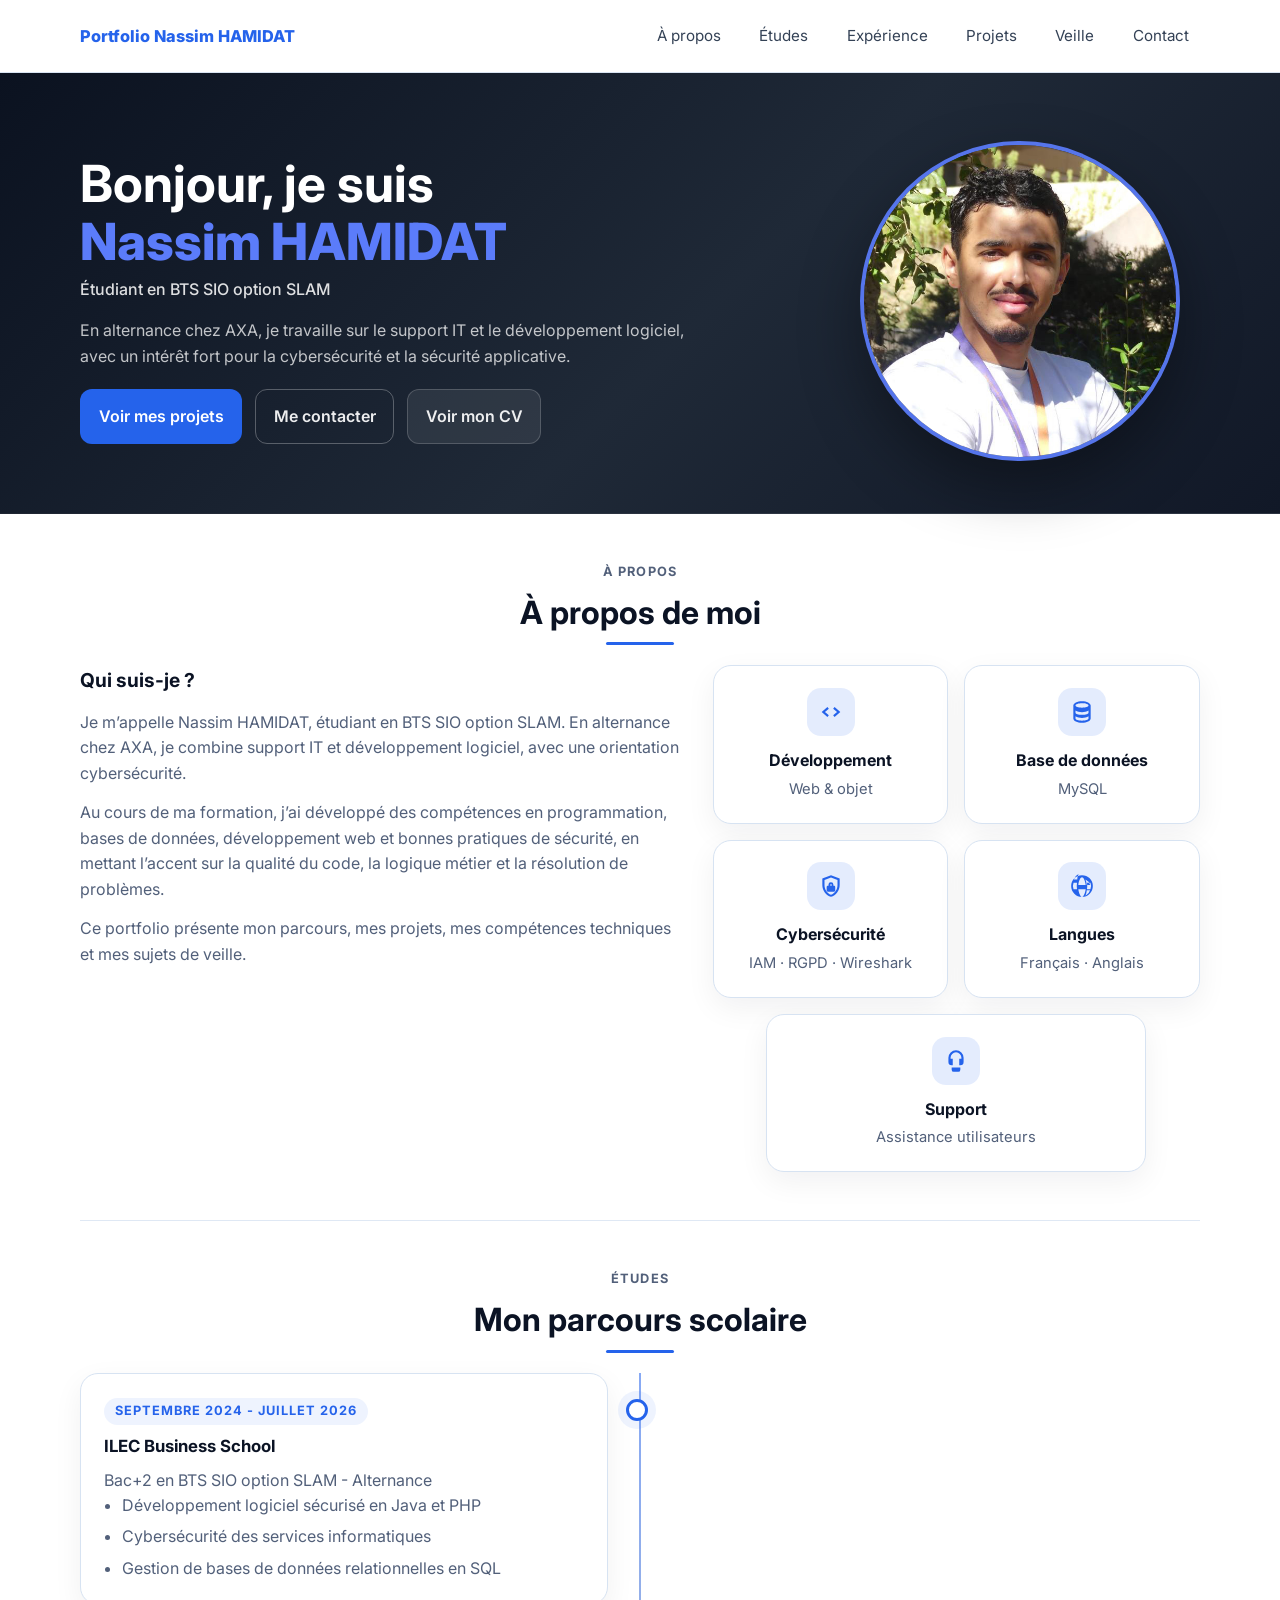
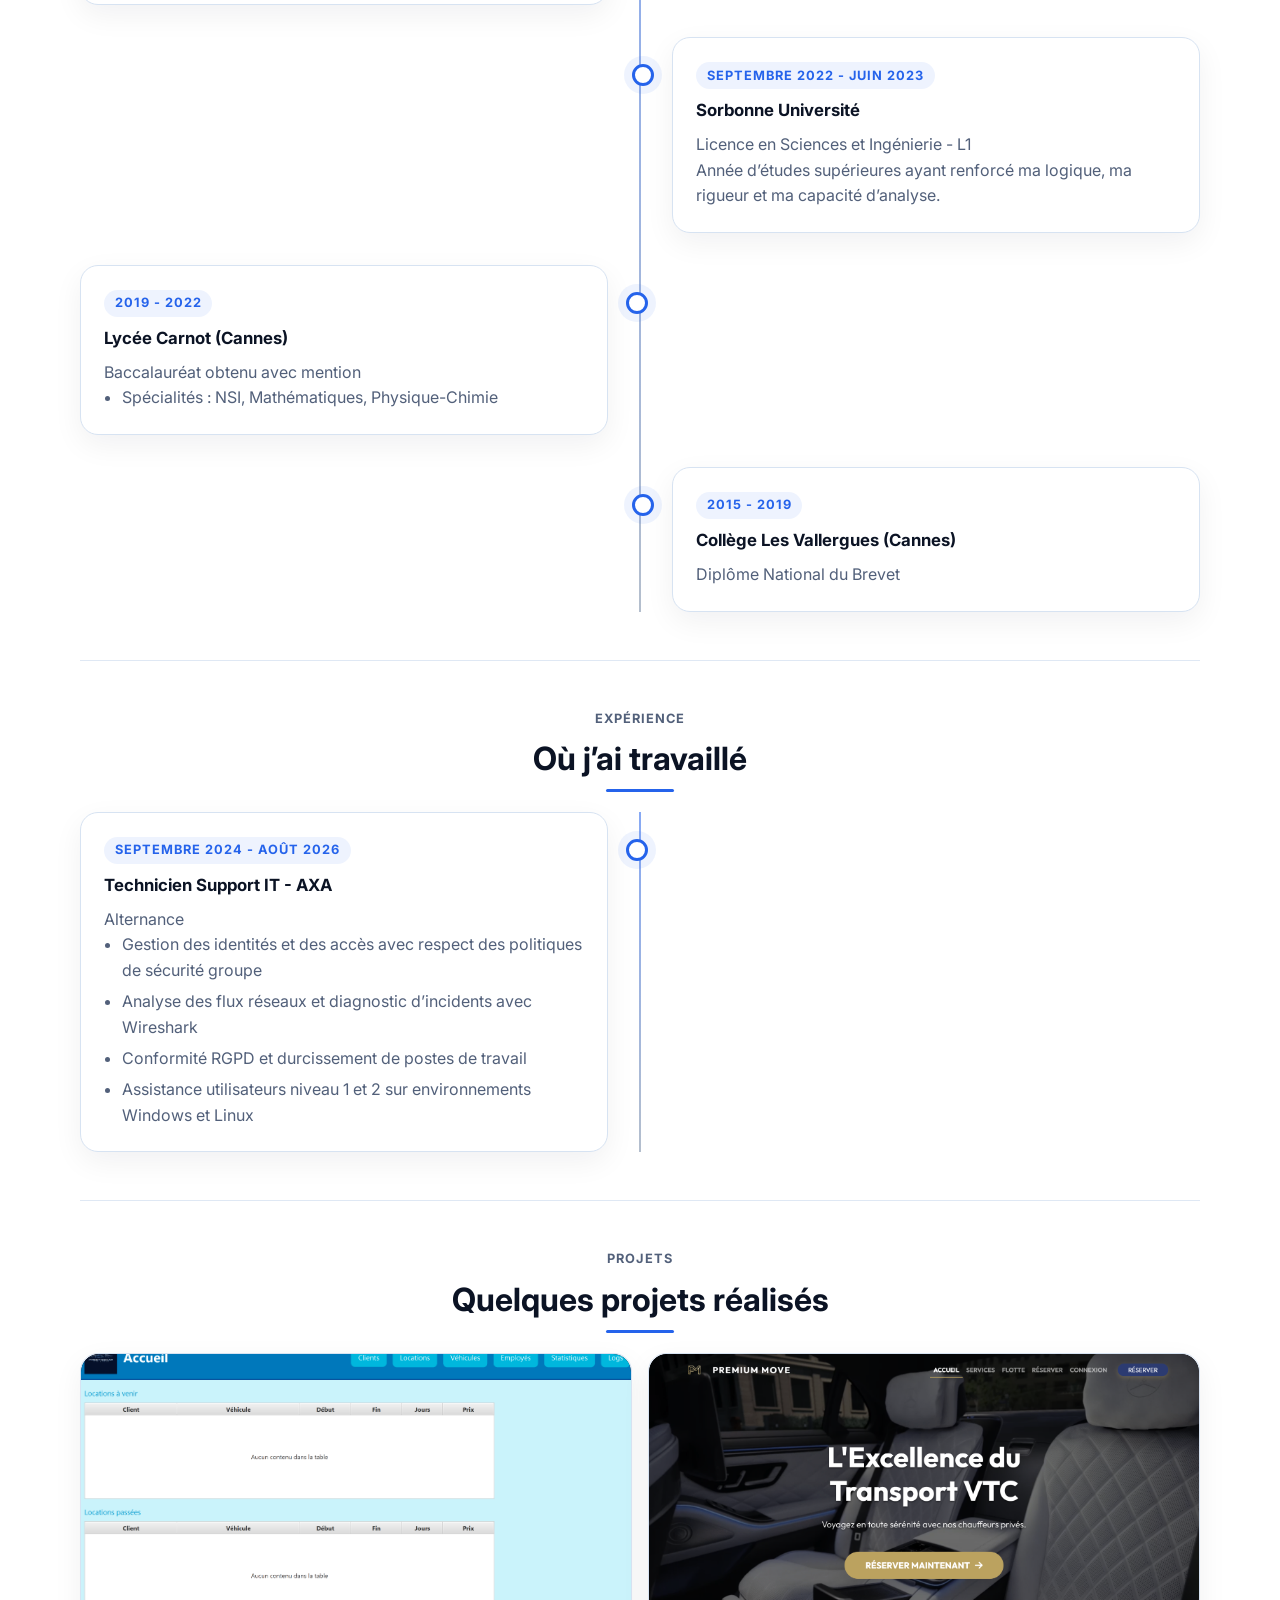
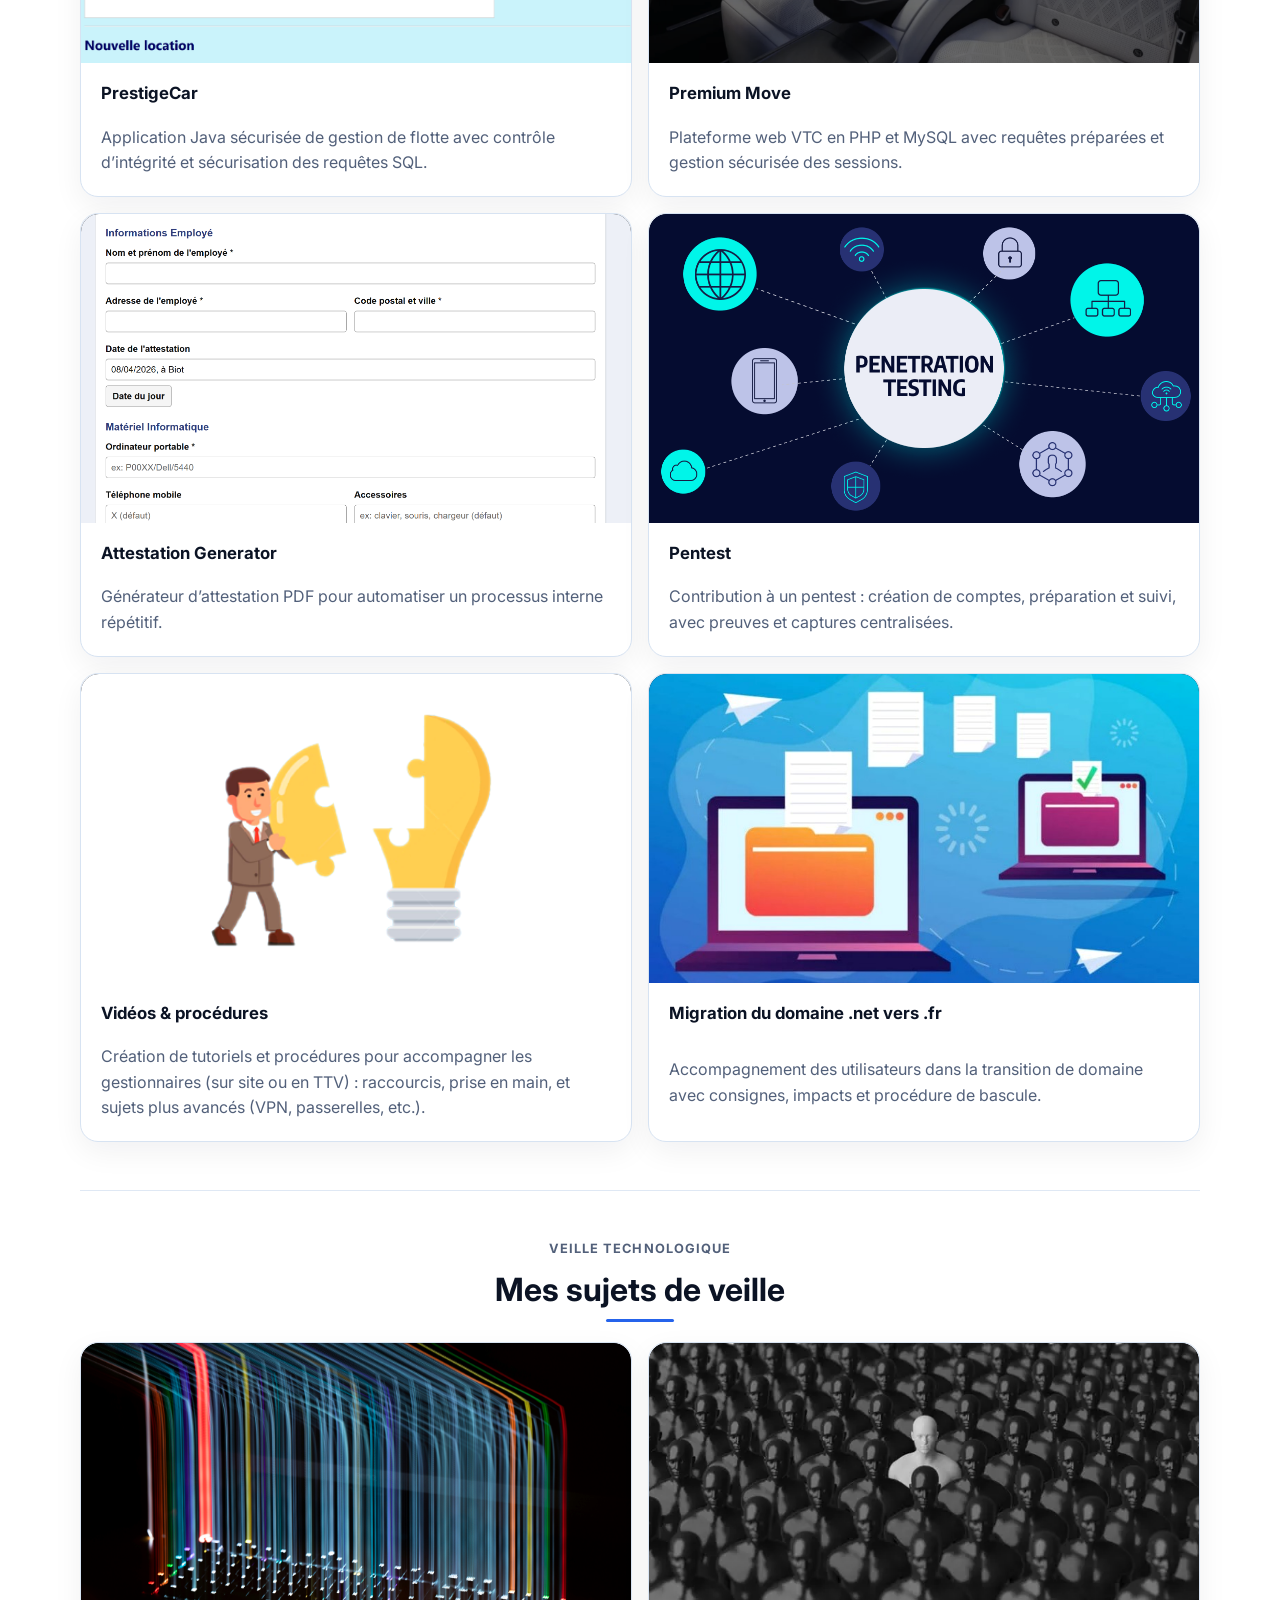
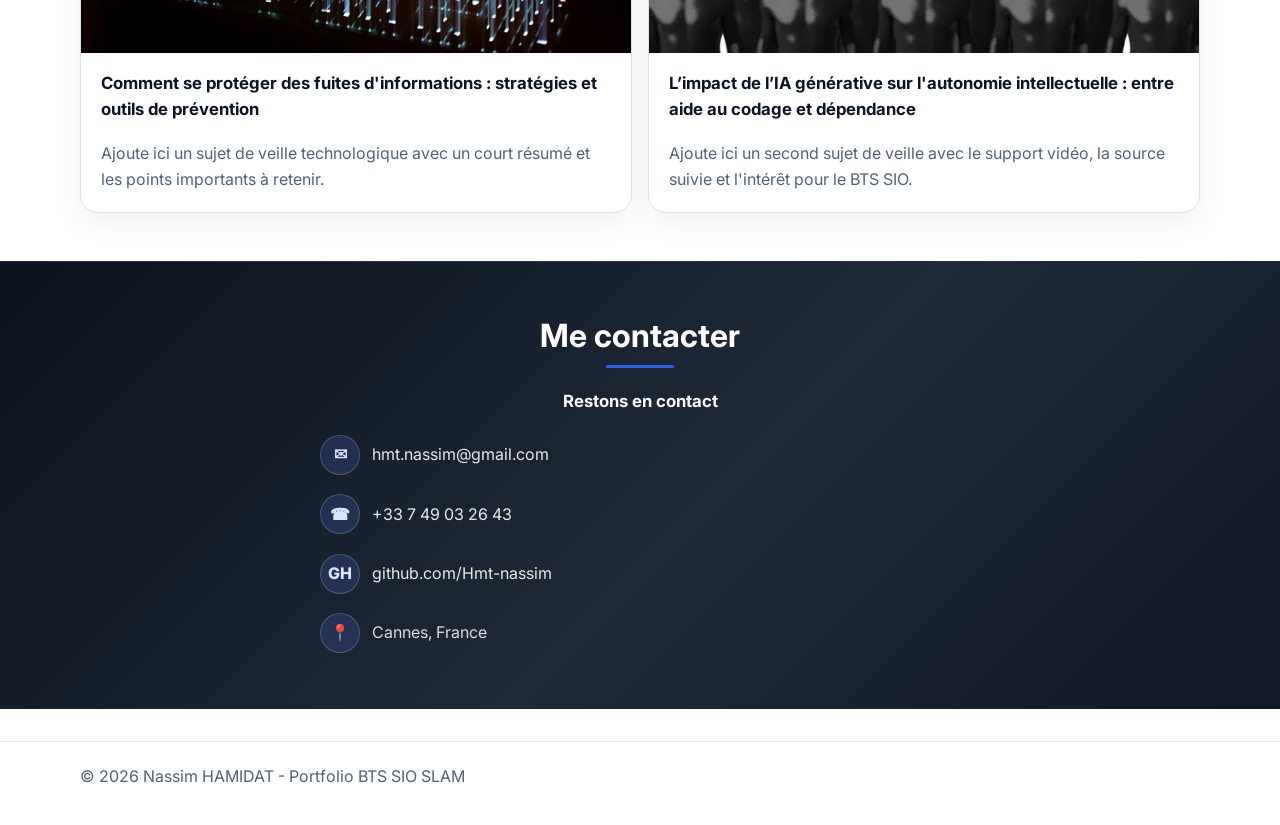
==== commit 618a024a: "Update portfolio(VEILLE)" ====
--- a/index.html
+++ b/index.html
@@ -197,7 +197,6 @@
           <article class="card project-card veille-card">
             <div class="project-media prestige-media has-image">
               <img class="project-img" src="assets/images/prestige-car/home.png" alt="PrestigeCar - aperçu">
-              <span class="media-label">PrestigeCar</span>
             </div>
             <div class="project-body">
               <div class="project-top">
@@ -212,7 +211,6 @@
           <article class="card project-card veille-card">
             <div class="project-media premium-media has-image">
               <img class="project-img" src="assets/images/premium-move/home.png" alt="Premium Move - aperçu">
-              <span class="media-label">Premium Move</span>
             </div>
             <div class="project-body">
               <div class="project-top">
@@ -227,7 +225,6 @@
           <article class="card project-card veille-card">
             <div class="project-media work-media has-image">
               <img class="project-img" src="assets/images/attestation-generator/home.png" alt="Attestation Generator - aperçu">
-              <span class="media-label">Attestation Generator</span>
             </div>
             <div class="project-body">
               <div class="project-top">
@@ -242,7 +239,6 @@
           <article class="card project-card veille-card">
             <div class="project-media has-image">
               <img class="project-img" src="assets/images/pentest/pentest_image.png" alt="Pentest - aperçu">
-              <span class="media-label">Pentest</span>
             </div>
             <div class="project-body">
               <div class="project-top">
@@ -257,7 +253,6 @@
           <article class="card project-card veille-card">
             <div class="project-media has-image">
               <img class="project-img" src="assets/images/procedure/procedure_home.png" alt="Vidéos & procédures - aperçu">
-              <span class="media-label">Procédures</span>
             </div>
             <div class="project-body">
               <div class="project-top">
@@ -272,7 +267,6 @@
           <article class="card project-card veille-card">
             <div class="project-media has-image">
               <img class="project-img" src="assets/images/migration/migration.jpg" alt="Migration de domaine - aperçu">
-              <span class="media-label">Migration</span>
             </div>
             <div class="project-body">
               <div class="project-top">
@@ -295,7 +289,6 @@
           <article class="card project-card veille-card">
             <div class="project-media watch-media-one has-image">
               <img class="project-img" src="assets/images/veille-1/home.jpg" alt="Veille 1 - aperçu">
-              <span class="media-label">Veille 1</span>
             </div>
             <div class="project-body">
               <div class="project-top">
@@ -309,7 +302,6 @@
           <article class="card project-card veille-card">
             <div class="project-media watch-media-two has-image">
               <img class="project-img" src="assets/images/veille-2/home.jpg" alt="Veille 2 - aperçu">
-              <span class="media-label">Veille 2</span>
             </div>
             <div class="project-body">
               <div class="project-top">
--- a/styles.css
+++ b/styles.css
@@ -84,6 +84,19 @@
   color: var(--primary);
 }
 
+.back-link {
+  margin-left: auto;
+  font-size: 0.95rem;
+  font-weight: 800;
+  color: var(--muted);
+  padding: 0.45rem 0.7rem;
+  border-radius: 10px;
+}
+
+.back-link:hover {
+  color: var(--primary);
+}
+
 nav {
   display: flex;
   gap: 1rem;
@@ -95,7 +108,7 @@
   font-size: 0.95rem;
   position: relative;
   padding: 0.45rem 0.7rem;
-  border-radius: 999px;
+  border-radius: 10px;
 }
 
 nav a:hover { color: var(--primary); }
@@ -176,11 +189,11 @@
 }
 
 .badge {
-  padding: 0.4rem 0.7rem;
-  border: 1px solid rgba(255, 255, 255, 0.22);
-  border-radius: 999px;
+  padding: 0;
+  border: none;
+  border-radius: 0;
   color: rgba(255, 255, 255, 0.9);
-  background: rgba(255, 255, 255, 0.08);
+  background: transparent;
 }
 
 h1 {
@@ -519,30 +532,7 @@
   display: block;
 }
 
-.veille-card::after {
-  content: "→";
-  position: absolute;
-  top: 14px;
-  right: 14px;
-  width: 34px;
-  height: 34px;
-  border-radius: 999px;
-  display: grid;
-  place-items: center;
-  font-size: 1.05rem;
-  font-weight: 800;
-  color: #0b1324;
-  background: rgba(255, 255, 255, 0.92);
-  border: 1px solid rgba(148, 163, 184, 0.55);
-  box-shadow: 0 10px 22px rgba(15, 23, 42, 0.12);
-  z-index: 3;
-  pointer-events: none;
-  transition: transform 0.18s ease, background 0.18s ease;
-}
-
-.veille-card:hover::after {
-  transform: translateX(2px);
-}
+.veille-card::after { content: none; }
 
 .project-media.has-image {
   background: #0b1220;
@@ -562,15 +552,16 @@
   position: absolute;
   left: 14px;
   bottom: 14px;
-  padding: 0.35rem 0.6rem;
-  border-radius: 999px;
+  padding: 0;
+  border-radius: 0;
   font-size: 0.85rem;
   font-weight: 800;
   letter-spacing: 0.02em;
   color: rgba(255, 255, 255, 0.95);
-  background: rgba(11, 18, 32, 0.55);
-  border: 1px solid rgba(255, 255, 255, 0.16);
-  backdrop-filter: blur(8px);
+  background: transparent;
+  border: none;
+  backdrop-filter: none;
+  text-shadow: 0 10px 30px rgba(0, 0, 0, 0.45);
 }
 
 .detail-hero {
@@ -611,19 +602,26 @@
 
 .chip-list {
   display: flex;
-  gap: 0.5rem;
+  gap: 0.4rem;
   flex-wrap: wrap;
 }
 
 .chip {
-  display: inline-flex;
-  align-items: center;
-  padding: 0.35rem 0.6rem;
-  border-radius: 999px;
-  font-size: 0.85rem;
-  color: #0b1324;
-  background: #f1f5f9;
-  border: 1px solid var(--border);
+  display: inline;
+  padding: 0;
+  border-radius: 0;
+  font-size: 0.92rem;
+  font-weight: 700;
+  color: var(--muted);
+  background: transparent;
+  border: none;
+}
+
+.chip + .chip::before {
+  content: "•";
+  display: inline-block;
+  margin: 0 0.45rem 0 0;
+  color: rgba(82, 96, 122, 0.8);
 }
 
 .prestige-media {
@@ -783,11 +781,134 @@
   font-size: 0.78rem;
   font-weight: 800;
   color: var(--muted);
-  padding: 0.2rem 0.55rem;
+  padding: 0;
+  border: none;
+  border-radius: 0;
+  background: transparent;
+  white-space: nowrap;
+}
+
+.source-meta::before {
+  content: "— ";
+}
+
+.deck {
+  display: grid;
+  grid-auto-flow: column;
+  grid-auto-columns: 100%;
+  gap: 1rem;
+  overflow-x: auto;
+  scroll-snap-type: x mandatory;
+  padding-bottom: 0.25rem;
+  -webkit-overflow-scrolling: touch;
+  scrollbar-width: thin;
+}
+
+.slides-page {
+  width: min(1280px, 96%);
+}
+
+.deck-slides {
+  grid-auto-columns: 100%;
+}
+
+.slide {
+  scroll-snap-align: start;
+  padding: 0;
+  overflow: hidden;
+}
+
+.slide-media {
+  width: 100%;
+  height: min(76vh, 720px);
+  background: #0b1220;
   border: 1px solid var(--border);
+  border-radius: 18px;
+  overflow: hidden;
+}
+
+.slide-media img {
+  width: 100%;
+  height: 100%;
+  object-fit: contain;
+  display: block;
+  background: #0b1220;
+}
+
+.slide-content {
+  padding: 1.35rem;
+}
+
+.slide-content h2 {
+  margin: 0;
+}
+
+.deck-dots {
+  display: flex;
+  justify-content: center;
+  gap: 0.55rem;
+}
+
+.deck-dots a {
+  width: 10px;
+  height: 10px;
   border-radius: 999px;
+  background: rgba(37, 99, 235, 0.25);
+  border: 1px solid rgba(37, 99, 235, 0.35);
+}
+
+.deck-dots a:hover {
+  background: rgba(37, 99, 235, 0.4);
+}
+
+.ppt {
+  position: relative;
+  width: 100%;
+  background: transparent;
+  border: none;
+  border-radius: 0;
+  overflow: hidden;
+  height: min(76vh, 720px);
+}
+
+.ppt-slide {
+  width: 100%;
+  height: 100%;
+  object-fit: contain;
+  display: block;
+  background: transparent;
+}
+
+.ppt-btn {
+  position: absolute;
+  bottom: 14px;
+  width: 46px;
+  height: 40px;
+  border-radius: 12px;
+  border: 1px solid rgba(255, 255, 255, 0.22);
+  background: rgba(255, 255, 255, 0.9);
+  color: rgba(11, 18, 32, 0.92);
+  font-weight: 900;
+  display: grid;
+  place-items: center;
+}
+
+.ppt-btn:hover {
   background: #ffffff;
-  white-space: nowrap;
+}
+
+.ppt-prev {
+  left: 14px;
+}
+
+.ppt-next {
+  right: 14px;
+}
+
+@media (max-width: 640px) {
+  .ppt {
+    height: 70vh;
+  }
 }
 
 .form {
@@ -979,6 +1100,14 @@
 }
 
 @media (max-width: 640px) {
+  .slides-page {
+    width: min(1120px, 92%);
+  }
+
+  .slide-media {
+    height: 70vh;
+  }
+
   .hero {
     padding-top: 3.25rem;
   }
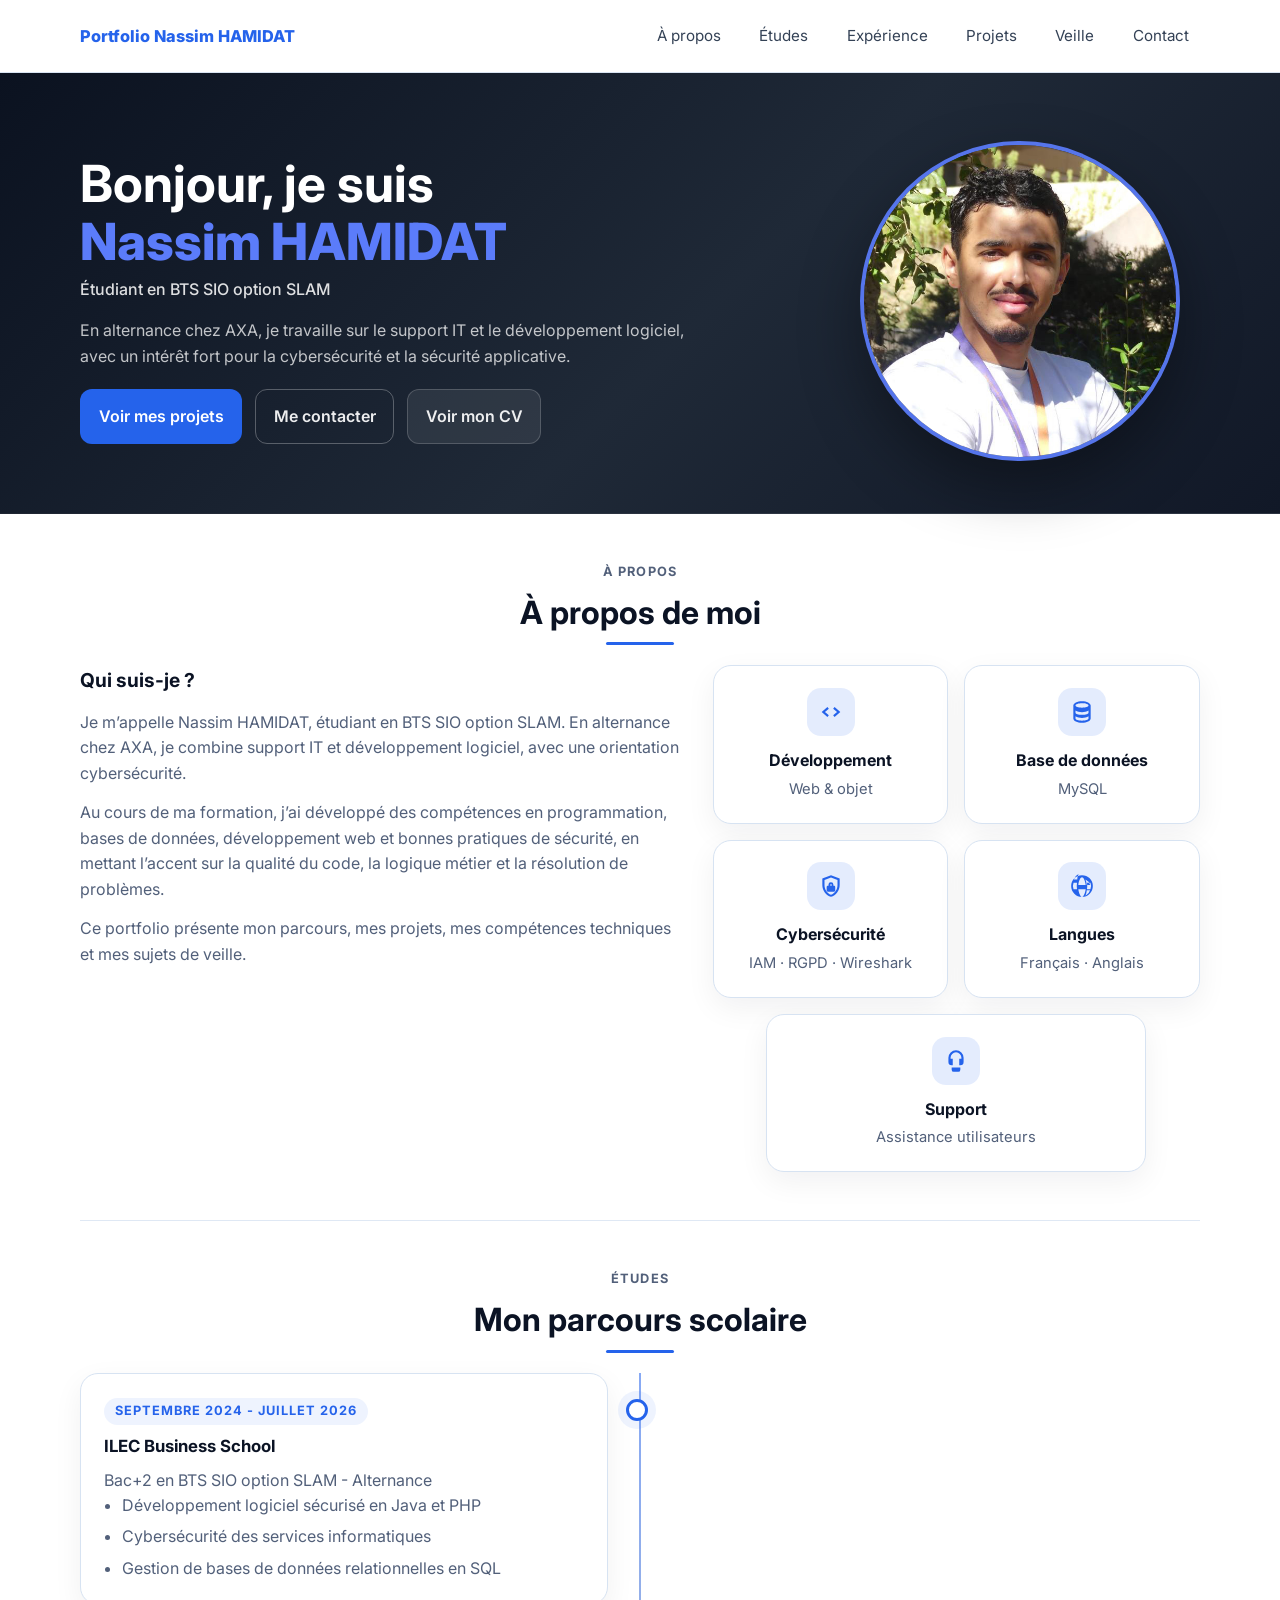
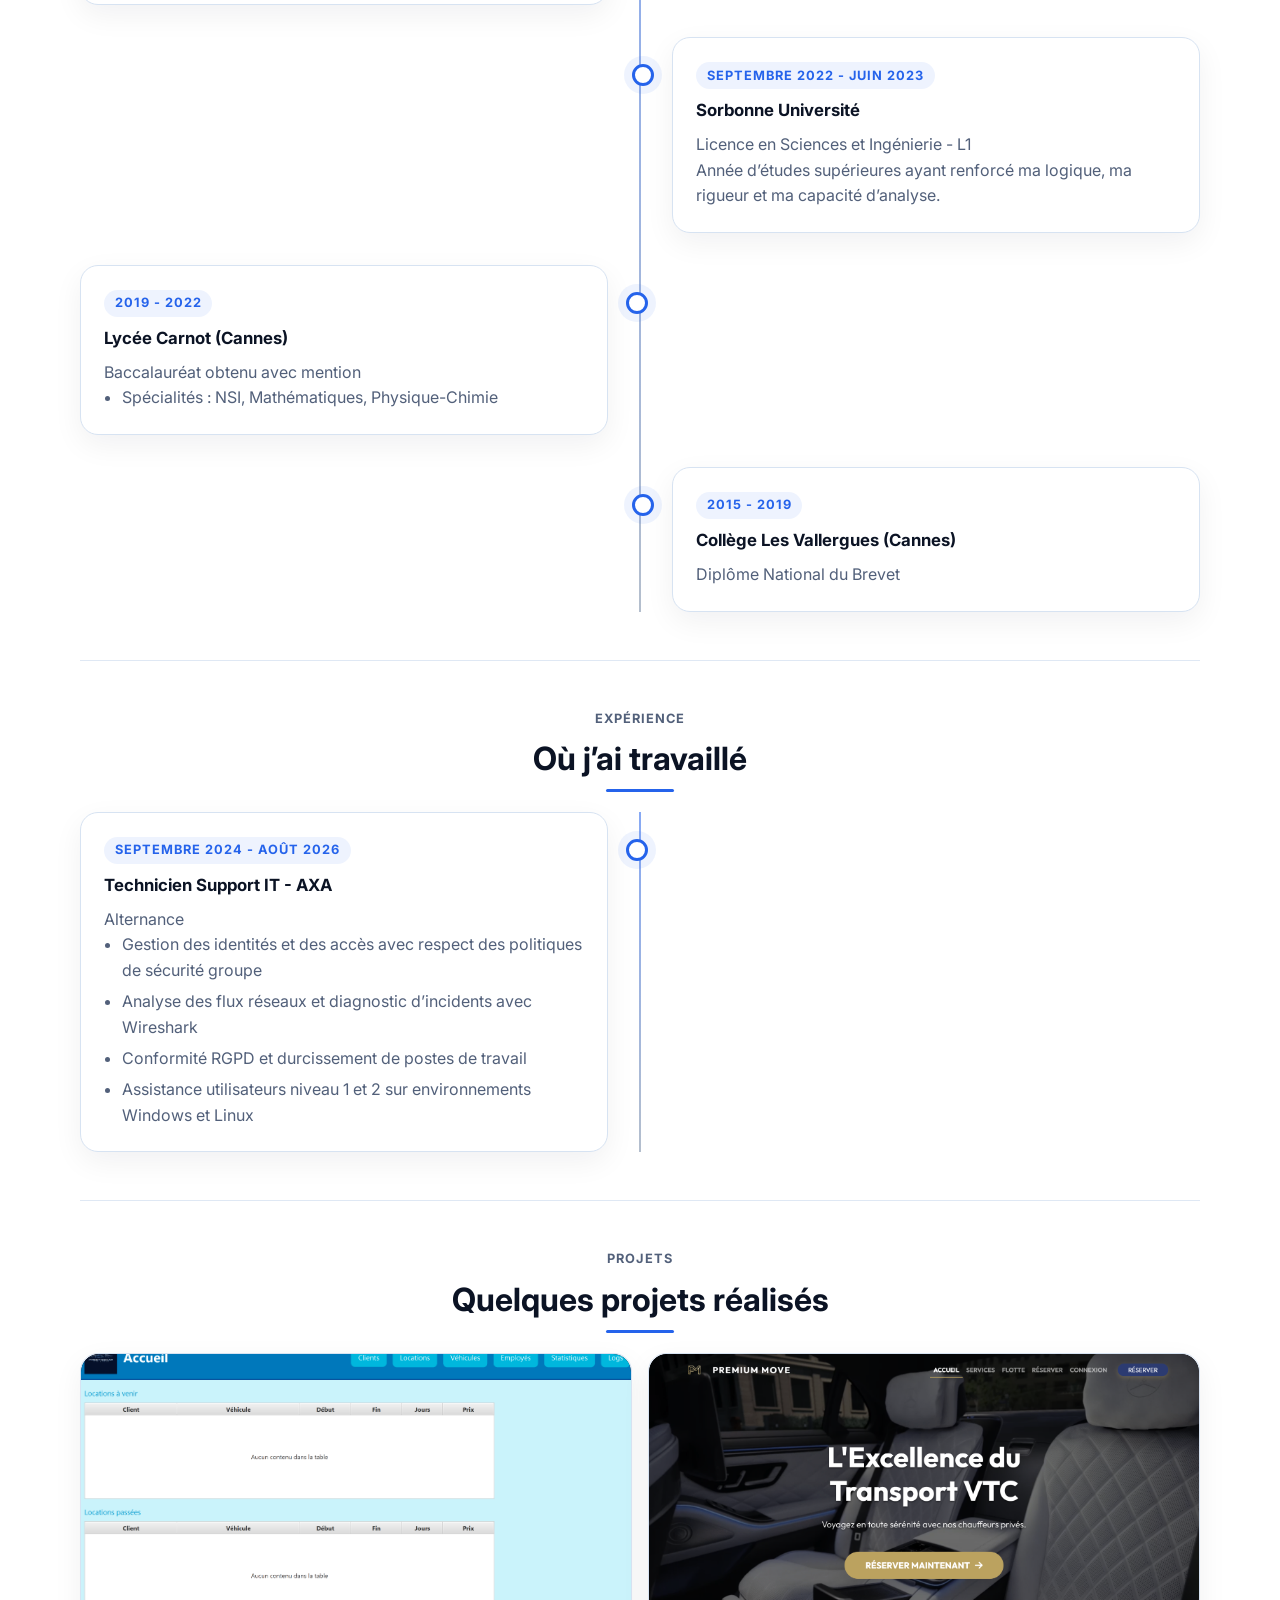
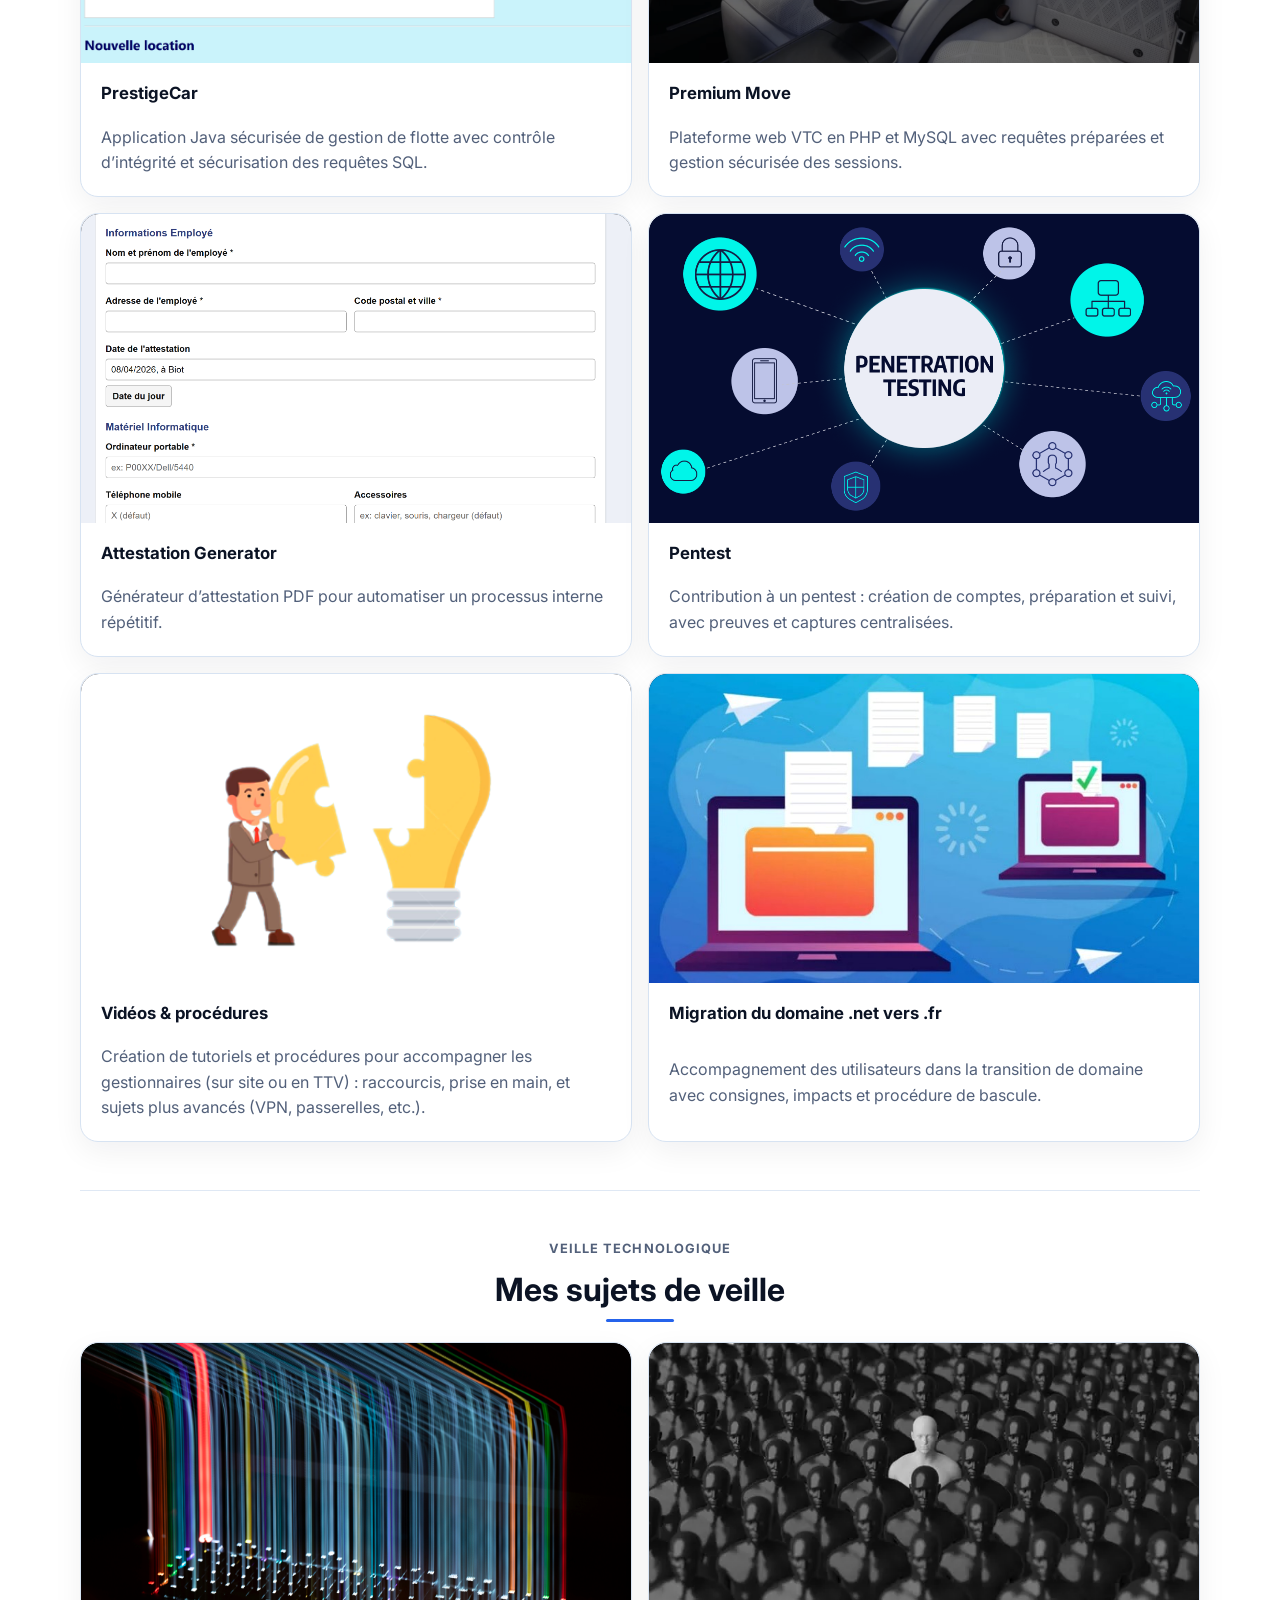
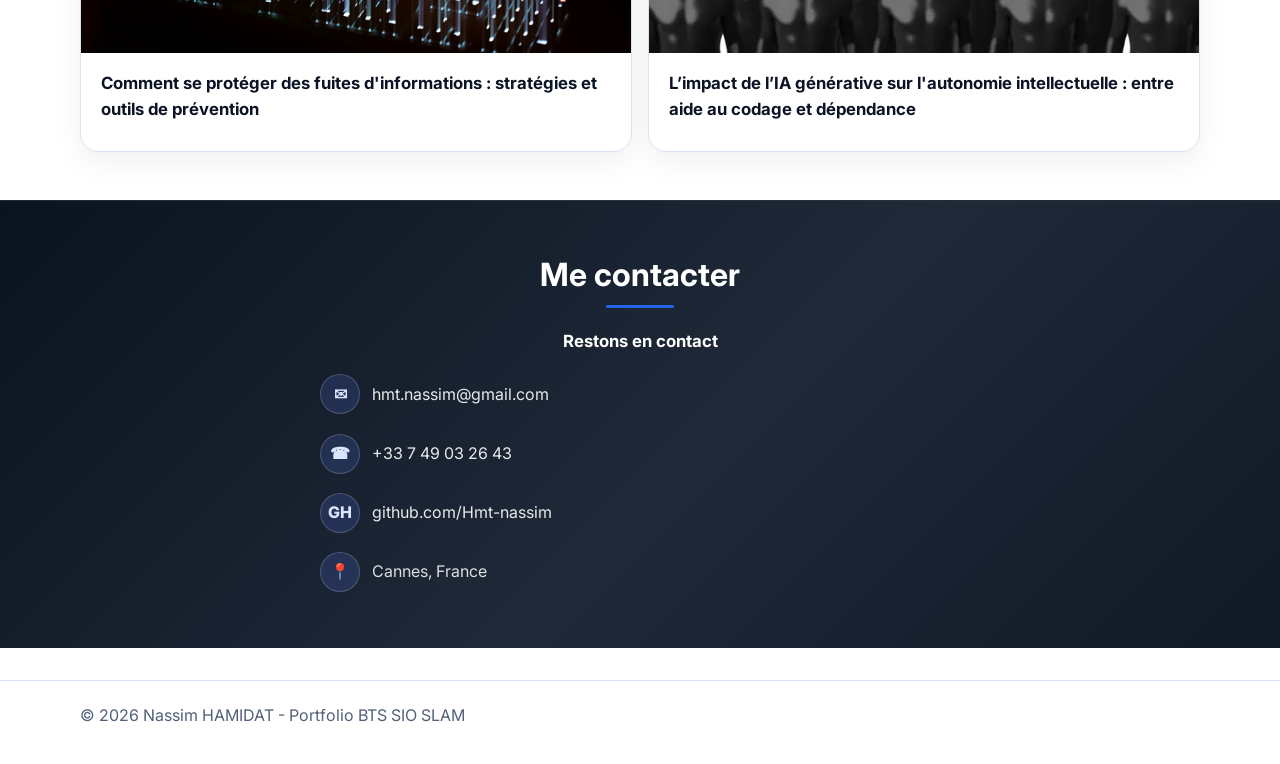
==== commit e0f2e749: "MAJ portfolio" ====
--- a/index.html
+++ b/index.html
@@ -284,7 +284,7 @@
         <p class="section-kicker">Veille technologique</p>
         <h2>Mes sujets de veille</h2>
       </div>
-      <div class="grid two" style="margin-top: 1.25rem;">
+      <div class="grid two mt-125">
         <a href="pages/veille-1.html" class="card-link" aria-label="Ouvrir la veille 1">
           <article class="card project-card veille-card">
             <div class="project-media watch-media-one has-image">
@@ -294,7 +294,6 @@
               <div class="project-top">
                 <h3>Comment se protéger des fuites d'informations : stratégies et outils de prévention</h3>
               </div>
-              <p>Ajoute ici un sujet de veille technologique avec un court résumé et les points importants à retenir.</p>
             </div>
           </article>
         </a>
@@ -307,7 +306,6 @@
               <div class="project-top">
                 <h3>L’impact de l’IA générative sur l'autonomie intellectuelle : entre aide au codage et dépendance</h3>
               </div>
-              <p>Ajoute ici un second sujet de veille avec le support vidéo, la source suivie et l'intérêt pour le BTS SIO.</p>
             </div>
           </article>
         </a>
--- a/styles.css
+++ b/styles.css
@@ -61,6 +61,18 @@
   margin: 0 auto;
 }
 
+.hero-inner {
+  padding: 2.5rem 0;
+}
+
+.mt-05 { margin-top: 0.5rem; }
+
+.mt-06 { margin-top: 0.6rem; }
+
+.mt-075 { margin-top: 0.75rem; }
+
+.mt-125 { margin-top: 1.25rem; }
+
 .header {
   position: sticky;
   top: 0;
@@ -886,7 +898,7 @@
   height: 40px;
   border-radius: 12px;
   border: 1px solid rgba(255, 255, 255, 0.22);
-  background: rgba(255, 255, 255, 0.9);
+  background: rgba(219, 234, 254, 0.92);
   color: rgba(11, 18, 32, 0.92);
   font-weight: 900;
   display: grid;
@@ -894,7 +906,7 @@
 }
 
 .ppt-btn:hover {
-  background: #ffffff;
+  background: rgba(191, 219, 254, 0.98);
 }
 
 .ppt-prev {
